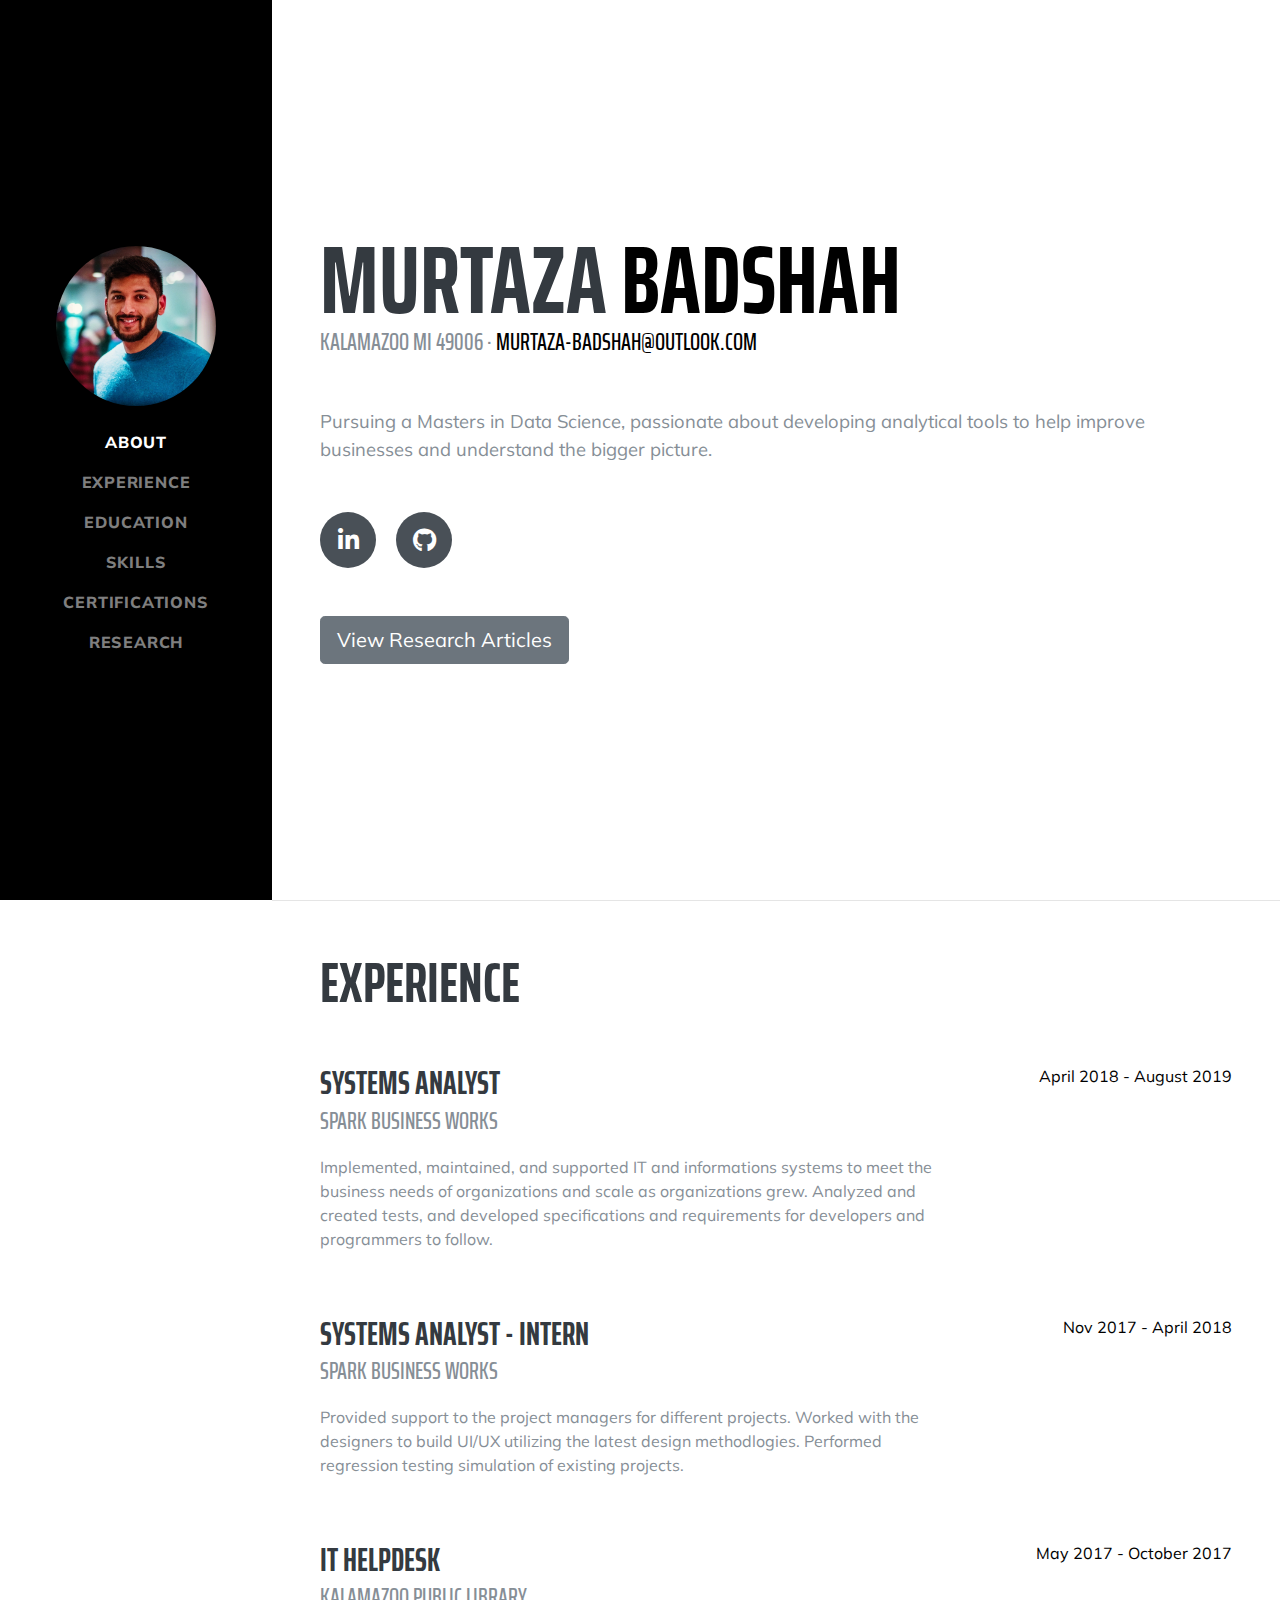
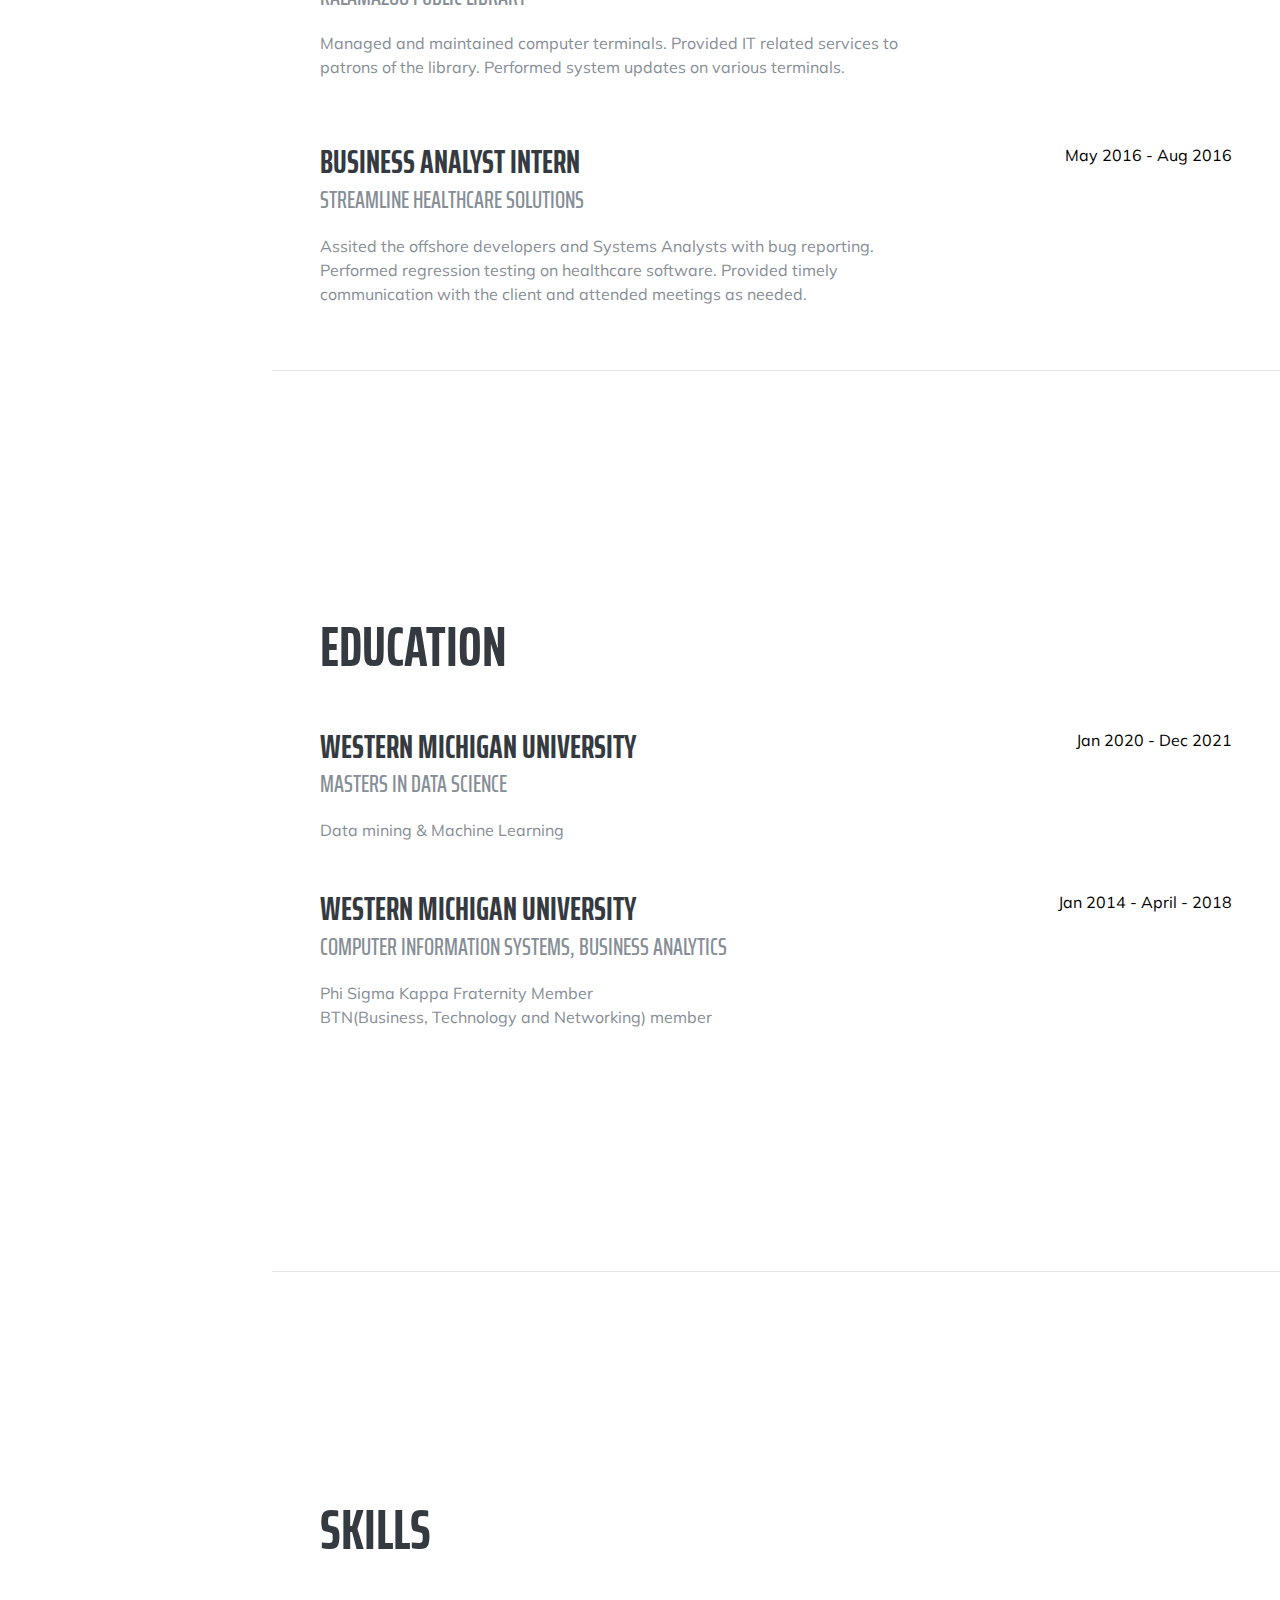
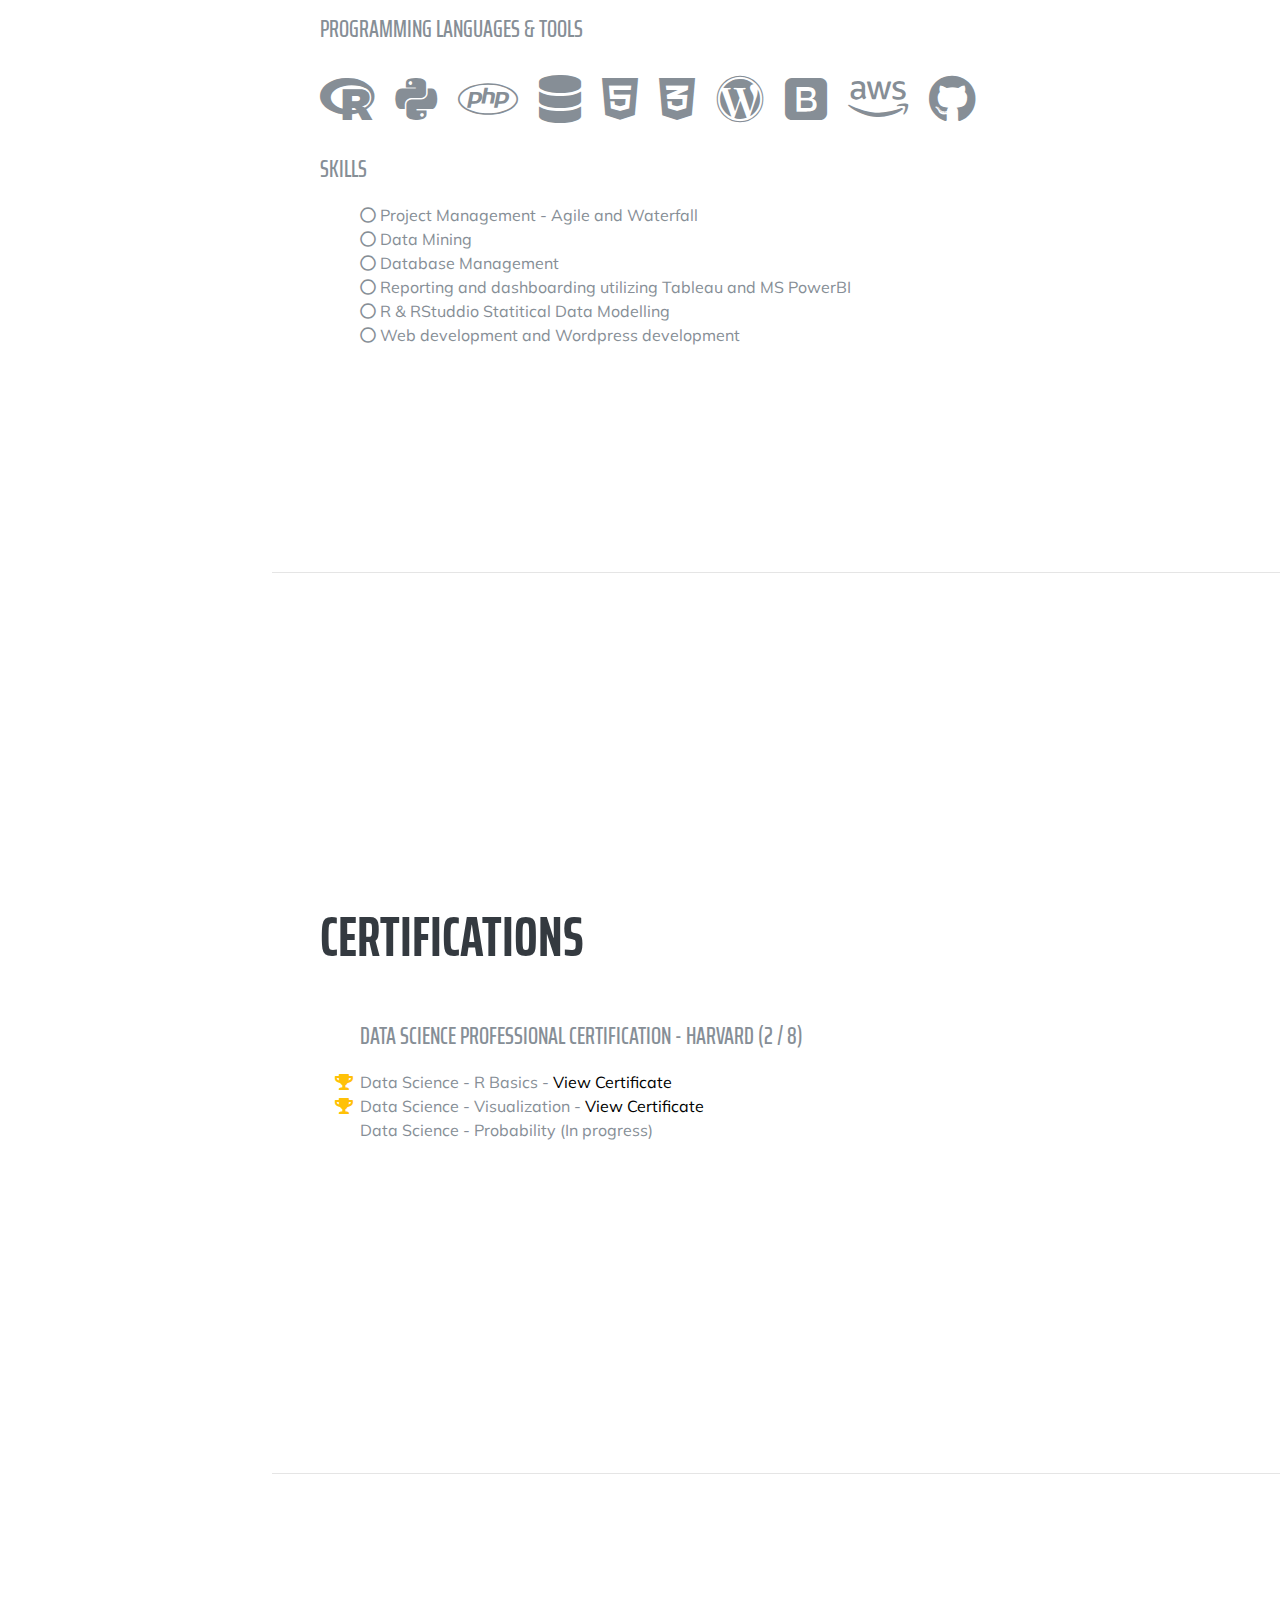
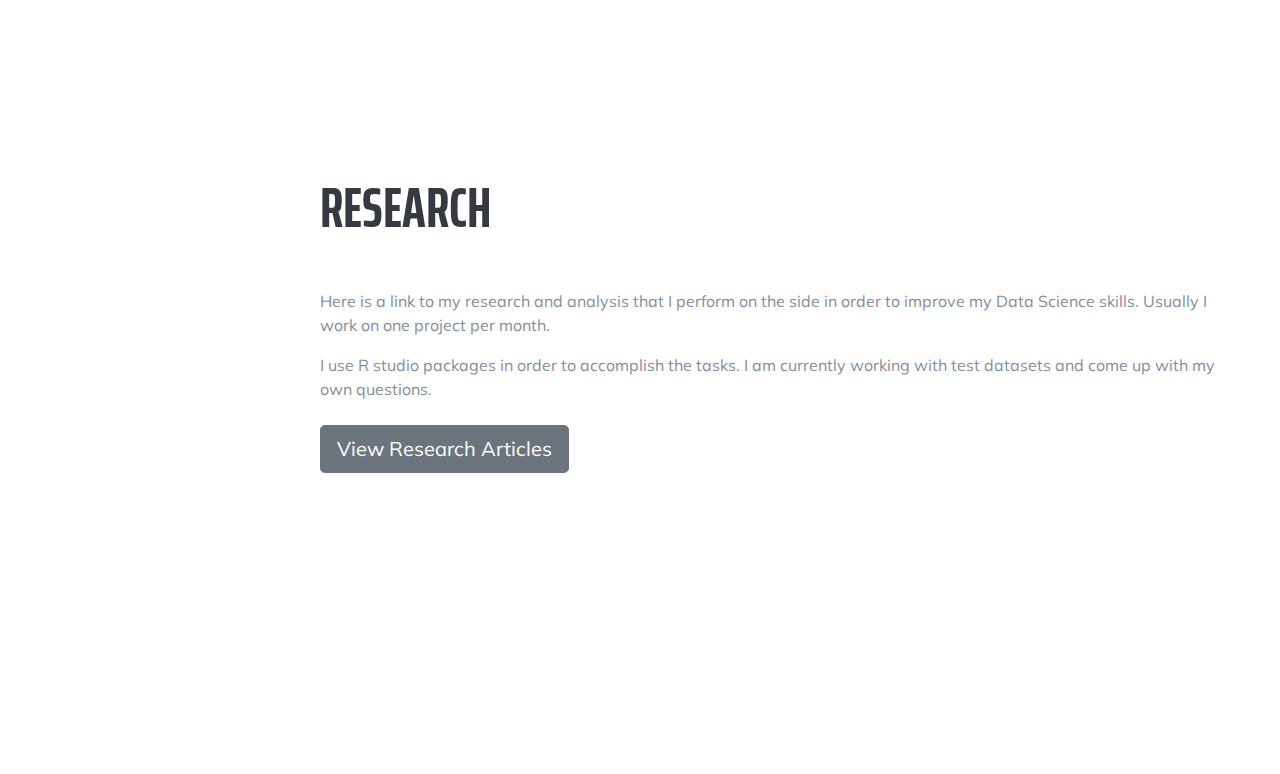
==== index.html @ 54cbf8fa "text update" ====
<!DOCTYPE html>
<html lang="en">

<head>

  <meta charset="utf-8">
  <meta name="viewport" content="width=device-width, initial-scale=1, shrink-to-fit=no">
  <meta name="description" content="">
  <meta name="author" content="">

  <title>Resume and Research portfolio</title>

  <!-- Bootstrap core CSS -->
  <link href="vendor/bootstrap/css/bootstrap.min.css" rel="stylesheet">

  <!-- Custom fonts for this template -->
  <link href="https://fonts.googleapis.com/css?family=Saira+Extra+Condensed:500,700" rel="stylesheet">
  <link href="https://fonts.googleapis.com/css?family=Muli:400,400i,800,800i" rel="stylesheet">
  <link href="vendor/fontawesome-free/css/all.min.css" rel="stylesheet">

  <!-- Custom styles for this template -->
  <link href="css/resume.min.css" rel="stylesheet">

</head>

<body id="page-top">

  <nav class="navbar navbar-expand-lg navbar-dark bg-primary fixed-top" id="sideNav">
    <a class="navbar-brand js-scroll-trigger" href="#page-top">
      <span class="d-block d-lg-none">Murtaza Badshah</span>
      <span class="d-none d-lg-block">
        <img class="img-fluid img-profile rounded-circle mx-auto mb-2" src="img/profile.jpg" alt="">
      </span>
    </a>
    <button class="navbar-toggler" type="button" data-toggle="collapse" data-target="#navbarSupportedContent" aria-controls="navbarSupportedContent" aria-expanded="false" aria-label="Toggle navigation">
      <span class="navbar-toggler-icon"></span>
    </button>
    <div class="collapse navbar-collapse" id="navbarSupportedContent">
      <ul class="navbar-nav">
        <li class="nav-item">
          <a class="nav-link js-scroll-trigger" href="#about">About</a>
        </li>
        <li class="nav-item">
          <a class="nav-link js-scroll-trigger" href="#experience">Experience</a>
        </li>
        <li class="nav-item">
          <a class="nav-link js-scroll-trigger" href="#education">Education</a>
        </li>
        <li class="nav-item">
          <a class="nav-link js-scroll-trigger" href="#skills">Skills</a>
        </li>
        <li class="nav-item">
          <a class="nav-link js-scroll-trigger" href="#Certifications">Certifications</a>
        </li>
        <li class="nav-item">
          <a class="nav-link js-scroll-trigger" href="#Research">Research</a>
        </li>
      </ul>
    </div>
  </nav>

  <div class="container-fluid p-0">

    <section class="resume-section p-3 p-lg-5 d-flex align-items-center" id="about">
      <div class="w-100">
        <h1 class="mb-0">Murtaza
          <span class="text-primary">Badshah</span>
        </h1>
        <div class="subheading mb-5"> Kalamazoo Mi 49006 ·
          <a href="mailto:murtaza-badshah@outlook.com">murtaza-badshah@outlook.com</a>
        </div>
        <p class="lead mb-5">Pursuing a Masters in Data Science, passionate about developing analytical tools to help improve businesses and understand the bigger picture.</p>
        <div class="social-icons">
          <a href="https://www.linkedin.com/in/murtaza-badshah/">
            <i class="fab fa-linkedin-in"></i>
          </a>
          <a href="https://github.com/MurtazaBadshah121">
            <i class="fab fa-github"></i>
          </a>
        </div>
         <br>
          <br>
          <div><a href="MurtazaBadshah121.github.io/research/index.html" type="button" class="btn btn-secondary btn-lg">View Research Articles</a></div>
      </div>
    </section>

    <hr class="m-0">

    <section class="resume-section p-3 p-lg-5 d-flex justify-content-center" id="experience">
      <div class="w-100">
        <h2 class="mb-5">Experience</h2>

        <div class="resume-item d-flex flex-column flex-md-row justify-content-between mb-5">
          <div class="resume-content">
            <h3 class="mb-0">Systems Analyst</h3>
            <div class="subheading mb-3">SPARK Business Works</div>
            <p>Implemented, maintained, and supported IT and informations systems to meet the business needs of organizations and scale as organizations grew. Analyzed and created tests, and developed specifications and requirements for developers and programmers to follow.</p>
          </div>
          <div class="resume-date text-md-right">
            <span class="text-primary">April 2018 - August 2019</span>
          </div>
        </div>

        <div class="resume-item d-flex flex-column flex-md-row justify-content-between mb-5">
          <div class="resume-content">
            <h3 class="mb-0">Systems Analyst - Intern</h3>
            <div class="subheading mb-3">SPARK Business Works</div>
            <p>Provided support to the project managers for different projects. Worked with the designers to build UI/UX utilizing the latest design methodlogies. Performed regression testing simulation of existing projects.</p>
          </div>
          <div class="resume-date text-md-right">
            <span class="text-primary">Nov 2017 - April 2018</span>
          </div>
        </div>

        <div class="resume-item d-flex flex-column flex-md-row justify-content-between mb-5">
          <div class="resume-content">
            <h3 class="mb-0">IT Helpdesk</h3>
            <div class="subheading mb-3">Kalamazoo Public Library</div>
            <p>Managed and maintained computer terminals. Provided IT related services to patrons of the library. Performed system updates on various terminals.</p>
          </div>
          <div class="resume-date text-md-right">
            <span class="text-primary">May 2017 - October 2017</span>
          </div>
        </div>

        <div class="resume-item d-flex flex-column flex-md-row justify-content-between">
          <div class="resume-content">
            <h3 class="mb-0">Business Analyst Intern</h3>
            <div class="subheading mb-3">Streamline Healthcare Solutions</div>
            <p>Assited the offshore developers and Systems Analysts with bug reporting. Performed regression testing on healthcare software. Provided timely communication with the client and attended meetings as needed.</p>
          </div>
          <div class="resume-date text-md-right">
            <span class="text-primary">May 2016 - Aug 2016</span>
          </div>
        </div>

      </div>

    </section>

    <hr class="m-0">

    <section class="resume-section p-3 p-lg-5 d-flex align-items-center" id="education">
      <div class="w-100">
        <h2 class="mb-5">Education</h2>

        <div class="resume-item d-flex flex-column flex-md-row justify-content-between mb-5">
          <div class="resume-content">
            <h3 class="mb-0">Western Michigan University</h3>
            <div class="subheading mb-3">Masters in Data Science</div>
            <div>Data mining & Machine Learning</div>
          </div>
          <div class="resume-date text-md-right">
            <span class="text-primary">Jan 2020 - Dec 2021</span>
          </div>
        </div>

        <div class="resume-item d-flex flex-column flex-md-row justify-content-between">
          <div class="resume-content">
            <h3 class="mb-0">Western Michigan University</h3>
            <div class="subheading mb-3">Computer Information Systems, Business Analytics</div>
              <div>Phi Sigma Kappa Fraternity Member</div>
              <div>BTN(Business, Technology and Networking) member</div>
          </div>
          <div class="resume-date text-md-right">
            <span class="text-primary">Jan 2014 - April - 2018</span>
          </div>
        </div>

      </div>
    </section>

    <hr class="m-0">

    <section class="resume-section p-3 p-lg-5 d-flex align-items-center" id="skills">
      <div class="w-100">
        <h2 class="mb-5">Skills</h2>

        <div class="subheading mb-3">Programming Languages &amp; Tools</div>
        <ul class="list-inline dev-icons">
          <li class="list-inline-item">
            <i class="fab fa-r-project"></i>
          </li>
          <li class="list-inline-item">
            <i class="fab fa-python"></i>
          </li>
          <li class="list-inline-item">
            <i class="fab fa-php"></i>
          </li>
          <li class="list-inline-item">
            <i class="fas fa-database"></i>
          </li>
          <li class="list-inline-item">
            <i class="fab fa-html5"></i>
          </li>
          <li class="list-inline-item">
            <i class="fab fa-css3-alt"></i>
          </li>
          <li class="list-inline-item">
            <i class="fab fa-wordpress"></i>
          </li>
          <li class="list-inline-item">
            <i class="fab fa-bootstrap"></i>
          </li>
          <li class="list-inline-item">
            <i class="fab fa-aws"></i>
          </li>
            <li class="list-inline-item">
            <i class="fab fa-github"></i>
          </li>
        </ul>
        <div class="subheading mb-3">Skills</div>
        <ul class="fa-ul mb-0">
          <li>
            <i class="far fa-circle"></i> Project Management - Agile and Waterfall </li>
          <li>
            <i class="far fa-circle"></i> Data Mining</li>
          <li>
            <i class="far fa-circle"></i> Database Management</li>
          <li>
            <i class="far fa-circle"></i> Reporting and dashboarding utilizing Tableau and MS PowerBI</li>
          <li>
            <i class="far fa-circle"></i> R &amp; RStuddio Statitical Data Modelling</li>
          <li>
            <i class="far fa-circle"></i> Web development and Wordpress development</li>
        </ul>
      </div>
    </section>

    <hr class="m-0">

    <section class="resume-section p-3 p-lg-5 d-flex align-items-center" id="Certifications">
      <div class="w-100">
        <h2 class="mb-5">Certifications</h2>
        <ul class="fa-ul mb-0">
          <div class="subheading mb-3">Data Science Professional Certification - Harvard (2 / 8)</div>
            <li>
            <i class="fa-li fa fa-trophy text-warning"></i>
            Data Science - R Basics - <a href="https://courses.edx.org/certificates/36176c70546a480eb384af1cd56e770f" class="stretched-link">View Certificate</a></li>
          <li>
            <i class="fa-li fa fa-trophy text-warning"></i>
            Data Science - Visualization - <a href="https://courses.edx.org/certificates/13abd461754d49c298f6c9675faac891" class="stretched-link">View Certificate</a></li>
          <li>
            Data Science - Probability (In progress) </li>
        </ul>
      </div>
    </section>

      <hr class="m-0">

    <section class="resume-section p-3 p-lg-5 d-flex align-items-center" id="Research">
      <div class="w-100">
        <h2 class="mb-5">Research</h2>
        <p>Here is a link to my research and analysis that I perform on the side in order to improve my Data Science skills. Usually I work on one project per month.</p>
        <p class="mb-0">I use R studio packages in order to accomplish the tasks. I am currently working with test datasets and come up with my own questions.</p>
      <br/>
          <div><a href="MurtazaBadshah121.github.io/research/index.html" type="button" class="btn btn-secondary btn-lg">View Research Articles</a></div>
        </div>
    </section>
      
  </div>

  <!-- Bootstrap core JavaScript -->
  <script src="vendor/jquery/jquery.min.js"></script>
  <script src="vendor/bootstrap/js/bootstrap.bundle.min.js"></script>

  <!-- Plugin JavaScript -->
  <script src="vendor/jquery-easing/jquery.easing.min.js"></script>

  <!-- Custom scripts for this template -->
  <script src="js/resume.min.js"></script>

</body>

</html>
---- css/resume.min.css ----
/*!
 * Start Bootstrap - Resume v5.0.8 (https://startbootstrap.com/template-overviews/resume)
 * Copyright 2013-2019 Start Bootstrap
 * Licensed under MIT (https://github.com/BlackrockDigital/startbootstrap-resume/blob/master/LICENSE)
 */body{font-family:Muli,-apple-system,BlinkMacSystemFont,'Segoe UI',Roboto,'Helvetica Neue',Arial,sans-serif,'Apple Color Emoji','Segoe UI Emoji','Segoe UI Symbol','Noto Color Emoji';padding-top:54px;color:#868e96}@media (min-width:992px){body{padding-top:0;padding-left:17rem}}h1,h2,h3,h4,h5,h6{font-family:'Saira Extra Condensed',-apple-system,BlinkMacSystemFont,'Segoe UI',Roboto,'Helvetica Neue',Arial,sans-serif,'Apple Color Emoji','Segoe UI Emoji','Segoe UI Symbol','Noto Color Emoji';font-weight:700;text-transform:uppercase;color:#343a40}h1{font-size:6rem;line-height:5.5rem}h2{font-size:3.5rem}h3{font-size:2rem}p.lead{font-size:1.15rem;font-weight:400}.subheading{text-transform:uppercase;font-weight:500;font-family:'Saira Extra Condensed',-apple-system,BlinkMacSystemFont,'Segoe UI',Roboto,'Helvetica Neue',Arial,sans-serif,'Apple Color Emoji','Segoe UI Emoji','Segoe UI Symbol','Noto Color Emoji';font-size:1.5rem}.social-icons a{display:inline-block;height:3.5rem;width:3.5rem;background-color:#495057;color:#fff!important;border-radius:100%;text-align:center;font-size:1.5rem;line-height:3.5rem;margin-right:1rem}.social-icons a:last-child{margin-right:0}.social-icons a:hover{background-color:#000000}.dev-icons{font-size:3rem}.dev-icons .list-inline-item i:hover{color:#000000}#sideNav .navbar-nav .nav-item .nav-link{font-weight:800;letter-spacing:.05rem;text-transform:uppercase}#sideNav .navbar-toggler:focus{outline-color:#000000}@media (min-width:992px){#sideNav{text-align:center;position:fixed;top:0;left:0;display:flex;flex-direction:column;width:17rem;height:100vh}#sideNav .navbar-brand{display:flex;margin:auto auto 0;padding:.5rem}#sideNav .navbar-brand .img-profile{max-width:10rem;max-height:10rem;}#sideNav .navbar-collapse{display:flex;align-items:flex-start;flex-grow:0;width:100%;margin-bottom:auto}#sideNav .navbar-collapse .navbar-nav{flex-direction:column;width:100%}#sideNav .navbar-collapse .navbar-nav .nav-item{display:block}#sideNav .navbar-collapse .navbar-nav .nav-item .nav-link{display:block}}section.resume-section{padding-top:5rem!important;padding-bottom:5rem!important;max-width:75rem}section.resume-section .resume-item .resume-date{min-width:none}@media (min-width:768px){section.resume-section{min-height:100vh}section.resume-section .resume-item .resume-date{min-width:18rem}}@media (min-width:992px){section.resume-section{padding-top:3rem!important;padding-bottom:3rem!important}}.bg-primary{background-color:#000000!important}.text-primary{color:#000000!important}a{color:#000000}a:active,a:focus,a:hover{color:#824027}
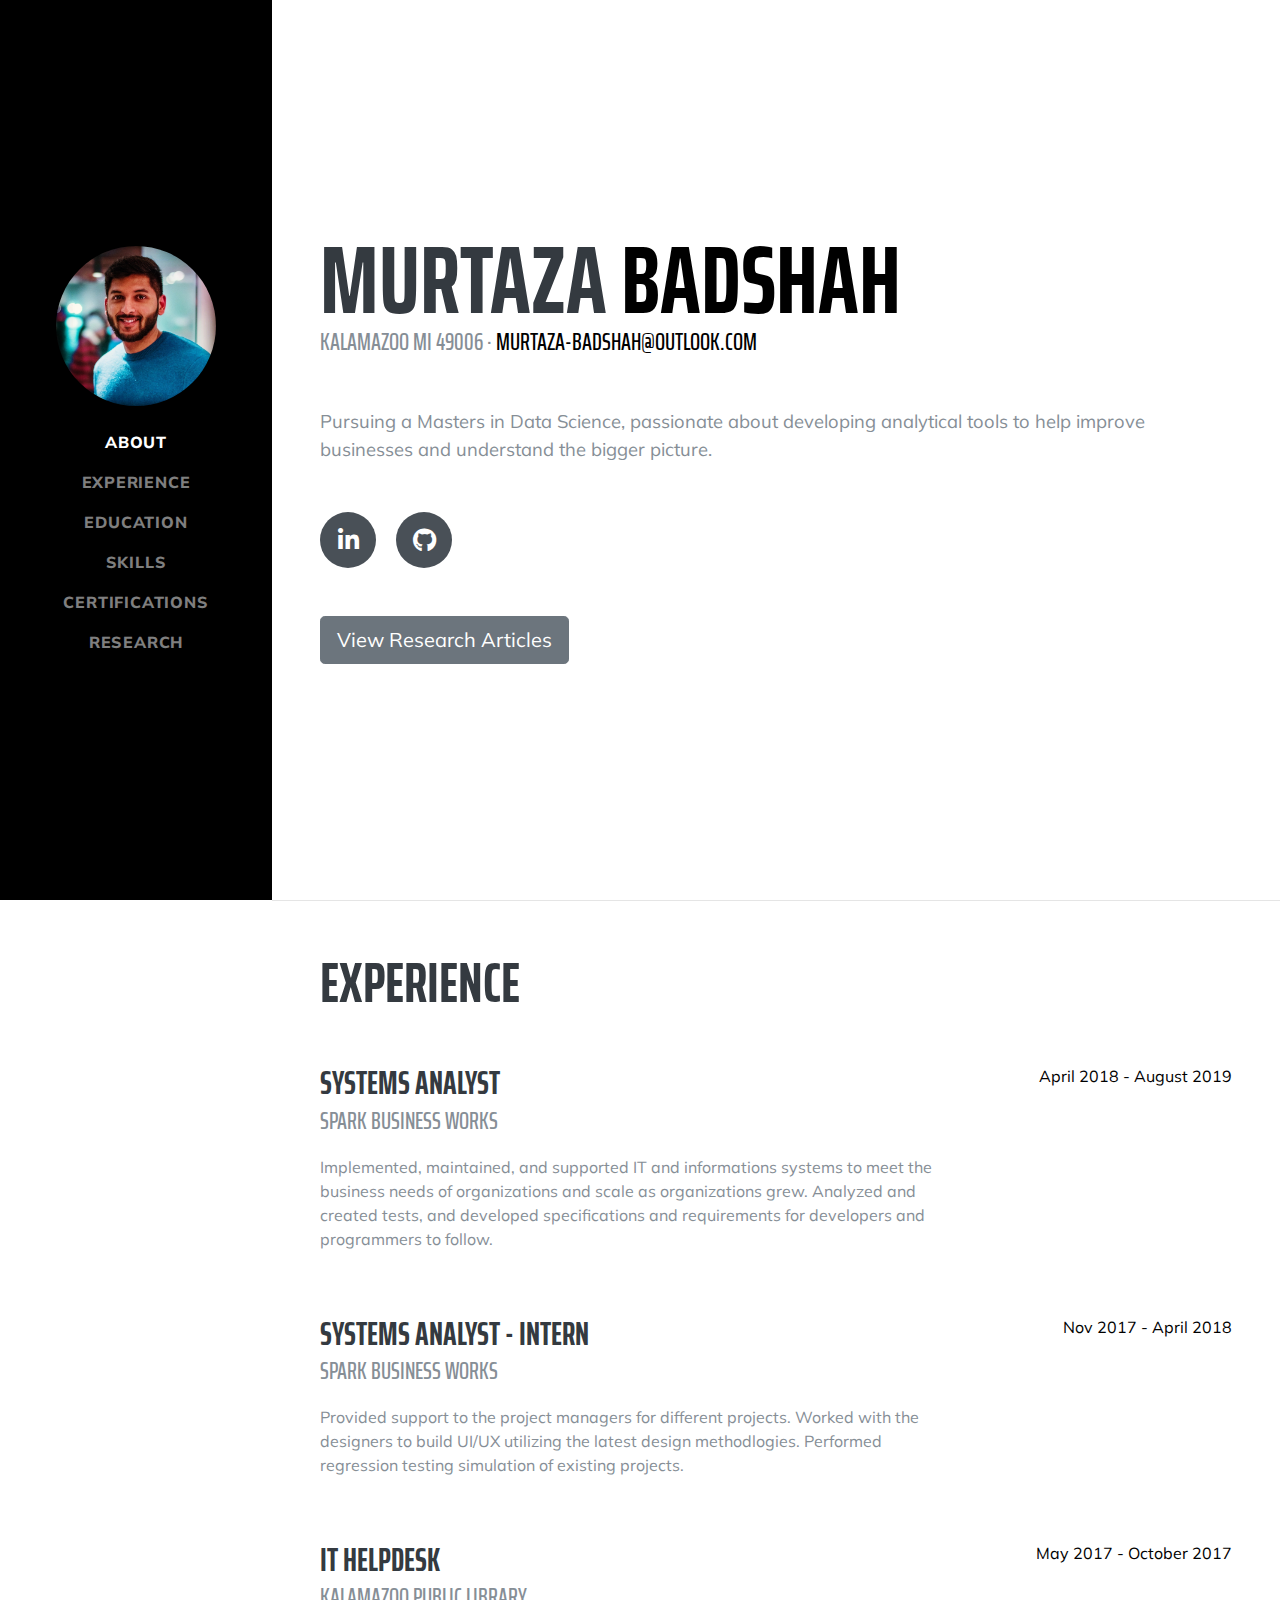
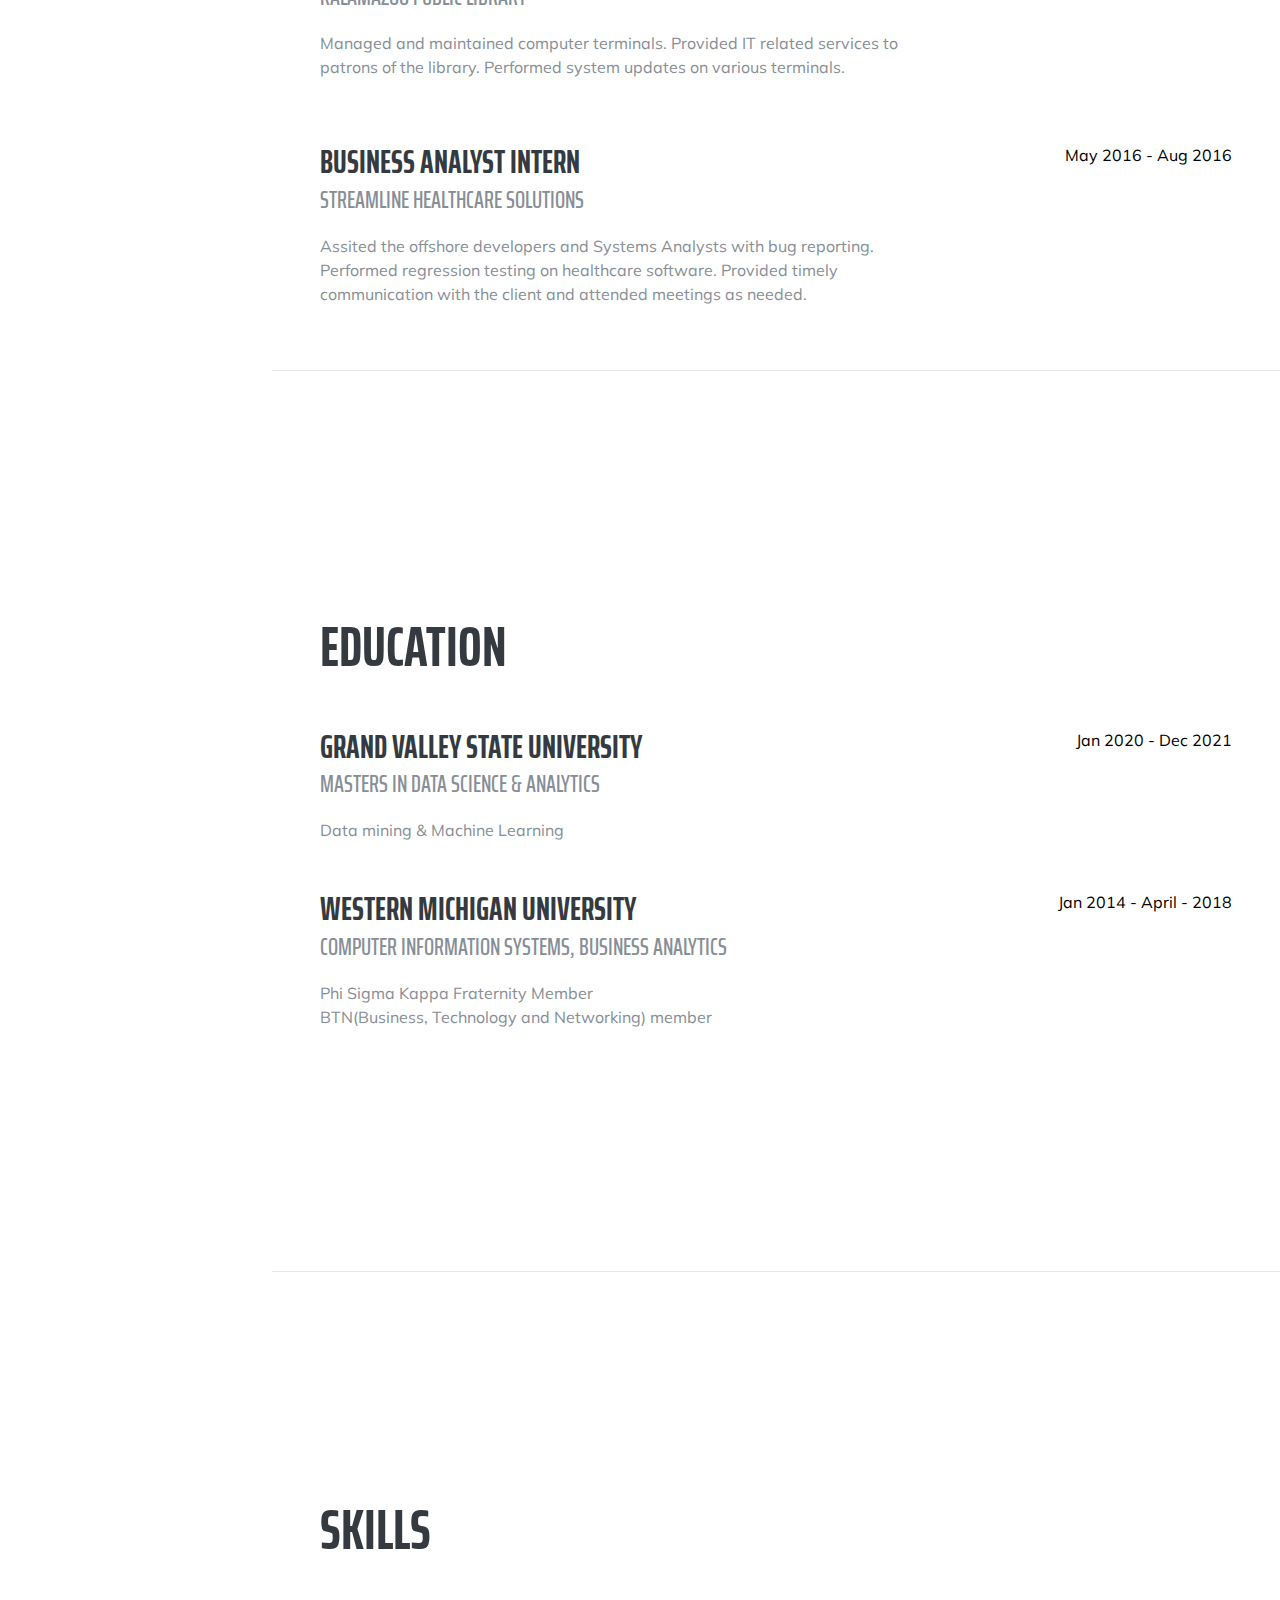
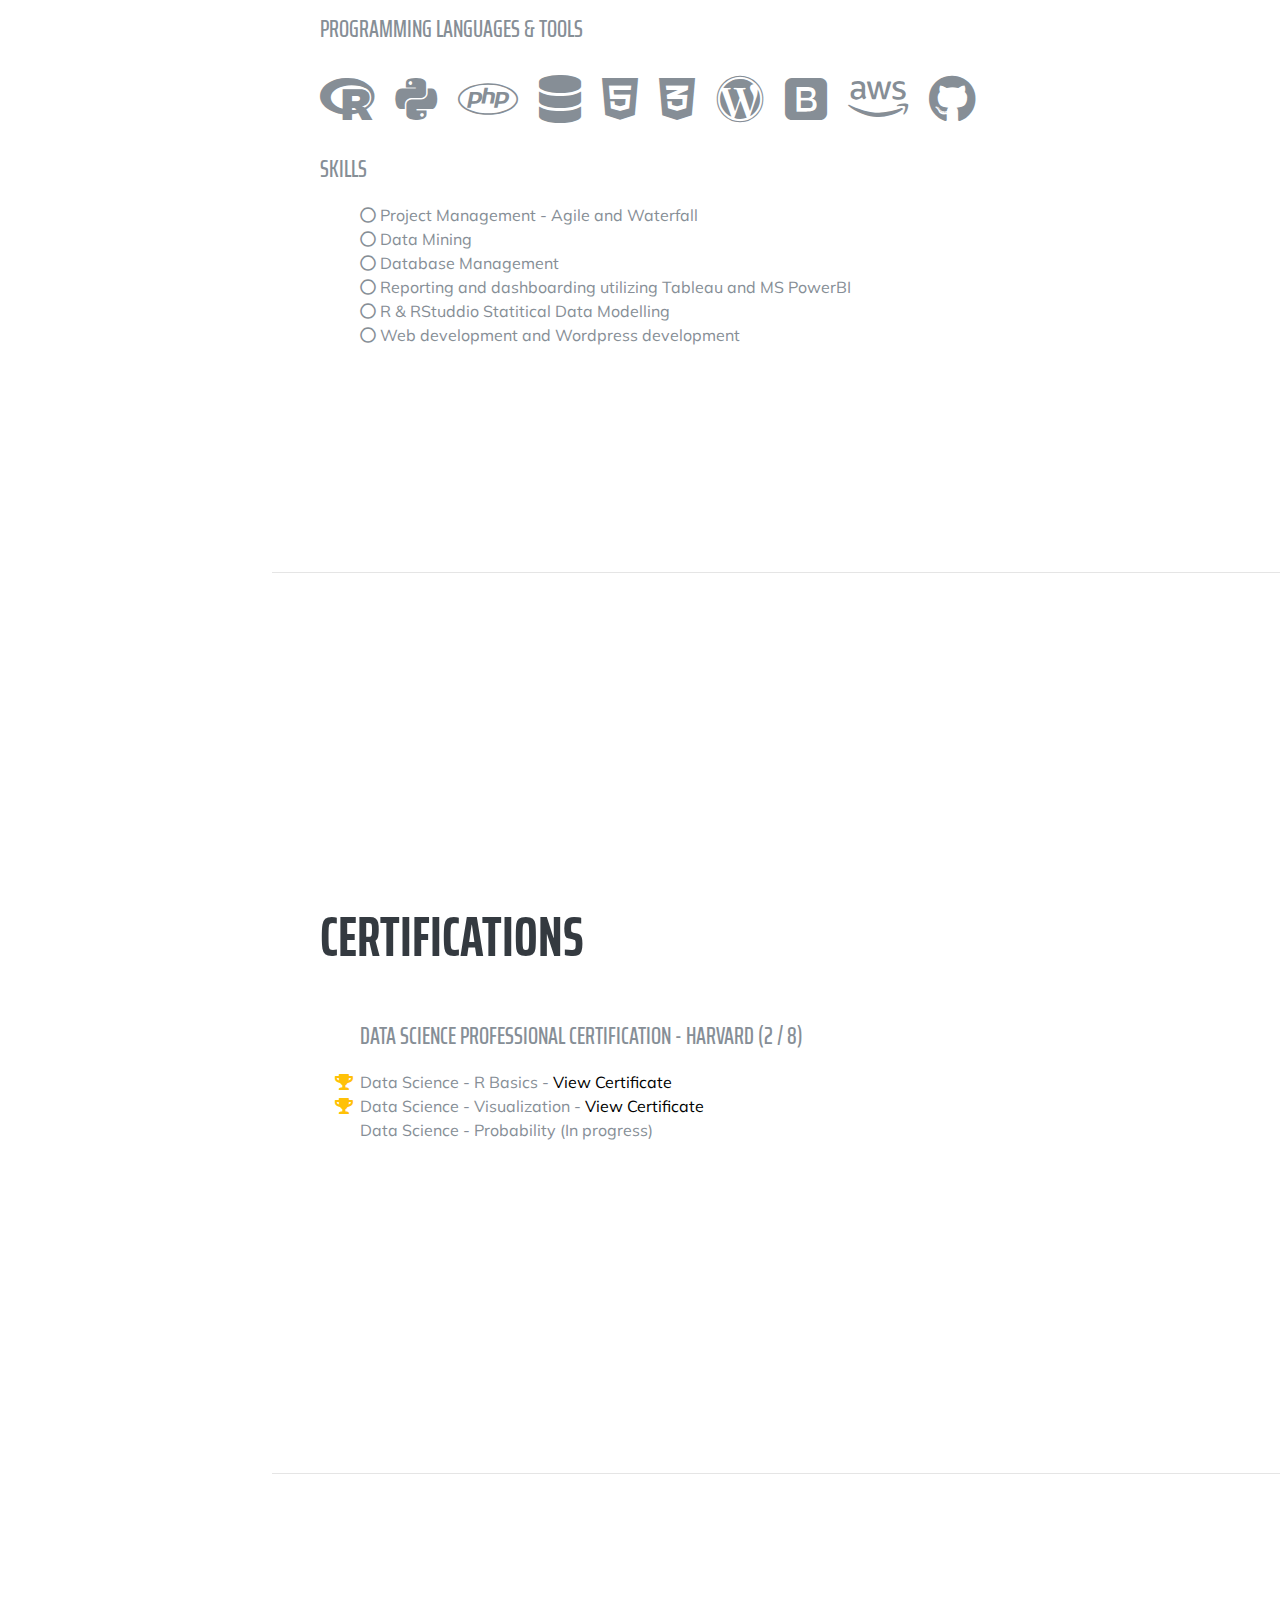
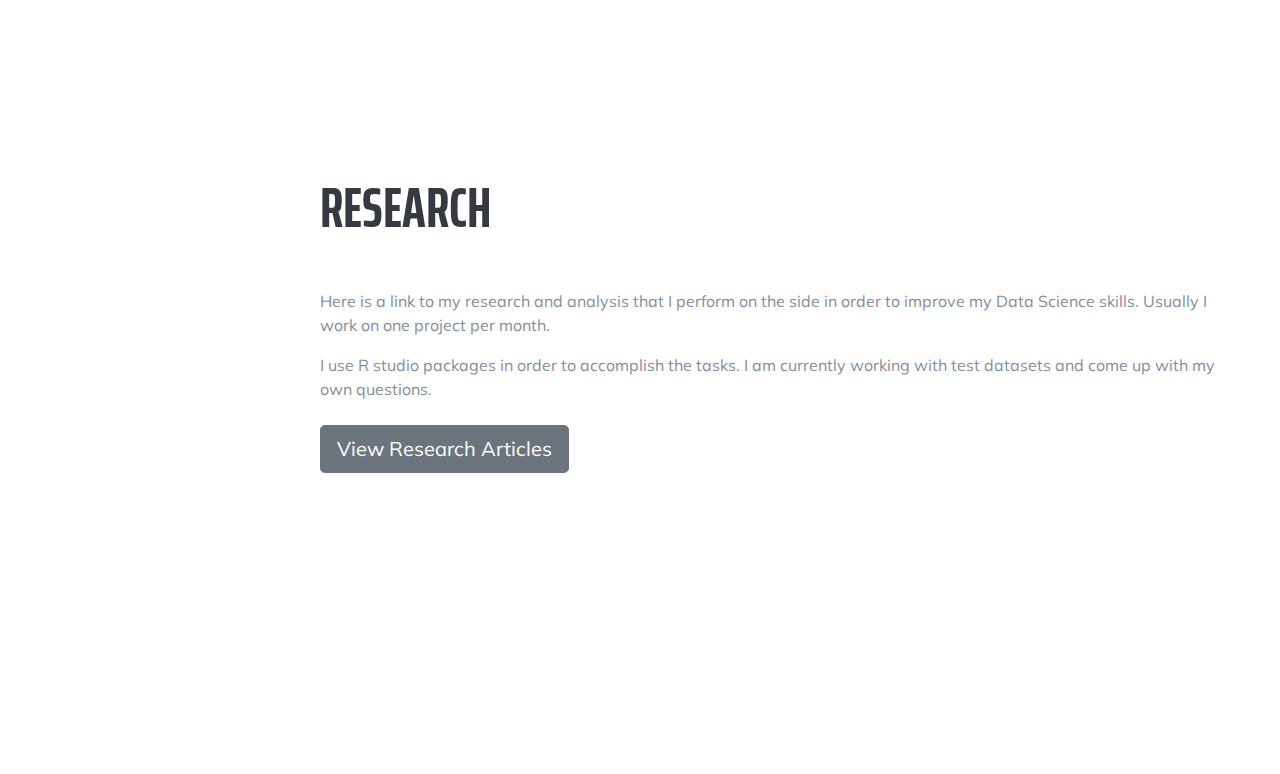
==== commit 81392938: "uni update" ====
--- a/index.html
+++ b/index.html
@@ -80,7 +80,7 @@
         </div>
          <br>
           <br>
-          <div><a href="MurtazaBadshah121.github.io/research/index.html" type="button" class="btn btn-secondary btn-lg">View Research Articles</a></div>
+          <div><a href="/research/index.html" type="button" class="btn btn-secondary btn-lg">View Research Articles</a></div>
       </div>
     </section>
 
@@ -146,8 +146,8 @@
 
         <div class="resume-item d-flex flex-column flex-md-row justify-content-between mb-5">
           <div class="resume-content">
-            <h3 class="mb-0">Western Michigan University</h3>
-            <div class="subheading mb-3">Masters in Data Science</div>
+            <h3 class="mb-0">Grand Valley State University</h3>
+            <div class="subheading mb-3">Masters in Data Science & Analytics</div>
             <div>Data mining & Machine Learning</div>
           </div>
           <div class="resume-date text-md-right">
@@ -254,7 +254,7 @@
         <p>Here is a link to my research and analysis that I perform on the side in order to improve my Data Science skills. Usually I work on one project per month.</p>
         <p class="mb-0">I use R studio packages in order to accomplish the tasks. I am currently working with test datasets and come up with my own questions.</p>
       <br/>
-          <div><a href="MurtazaBadshah121.github.io/research/index.html" type="button" class="btn btn-secondary btn-lg">View Research Articles</a></div>
+          <div><a href="/research/index.html" type="button" class="btn btn-secondary btn-lg">View Research Articles</a></div>
         </div>
     </section>
       
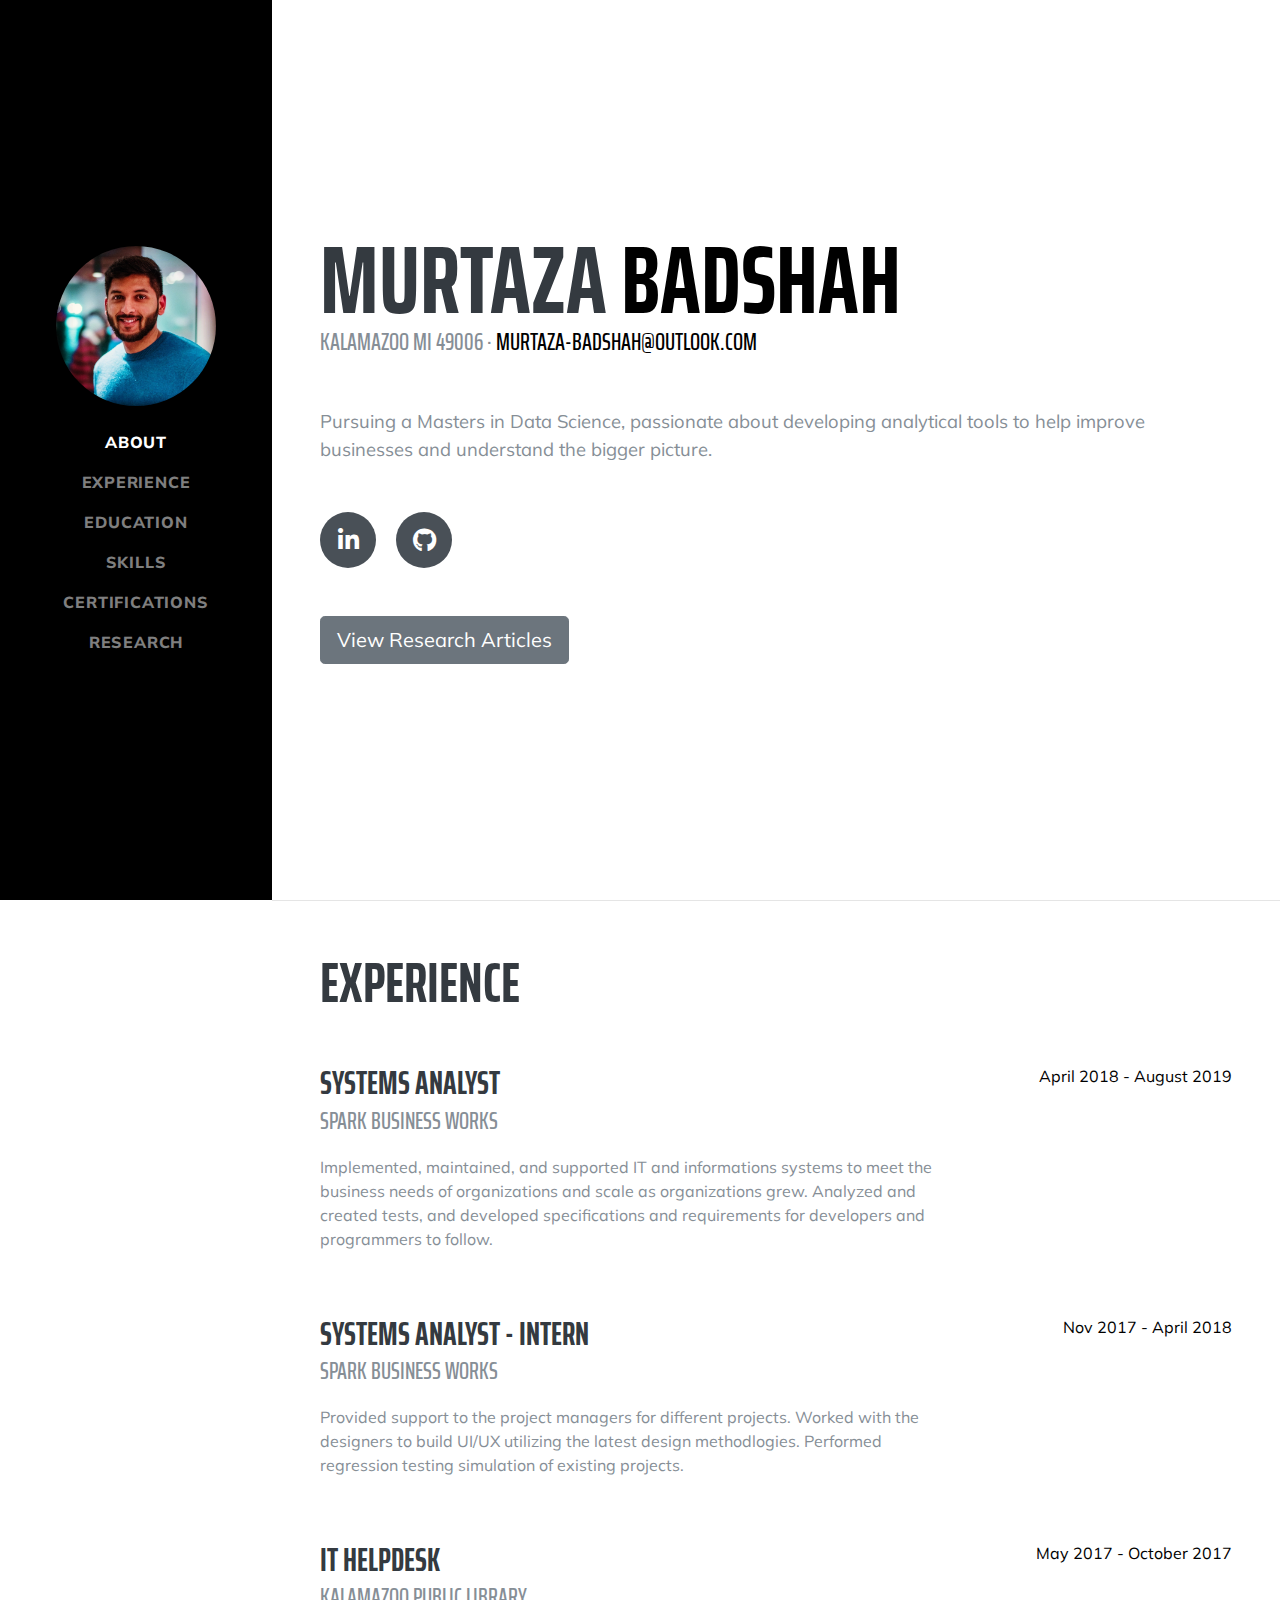
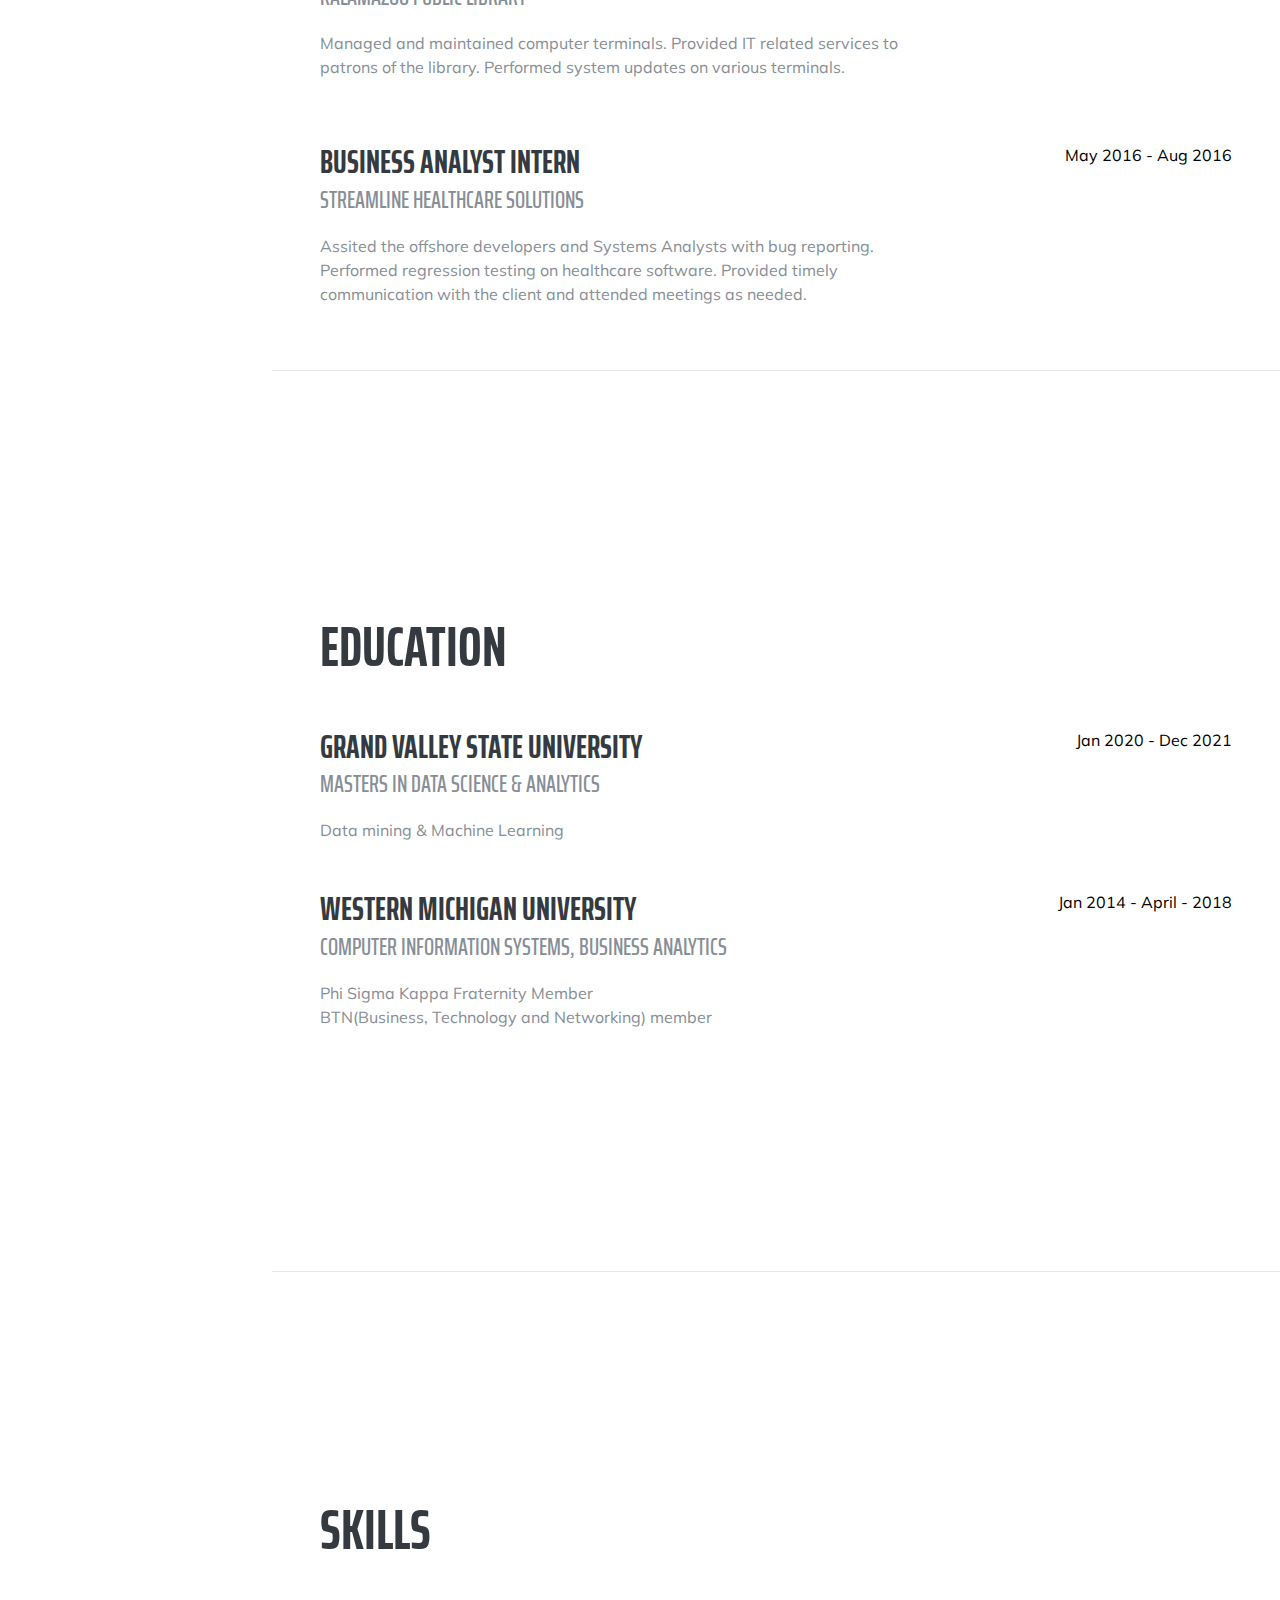
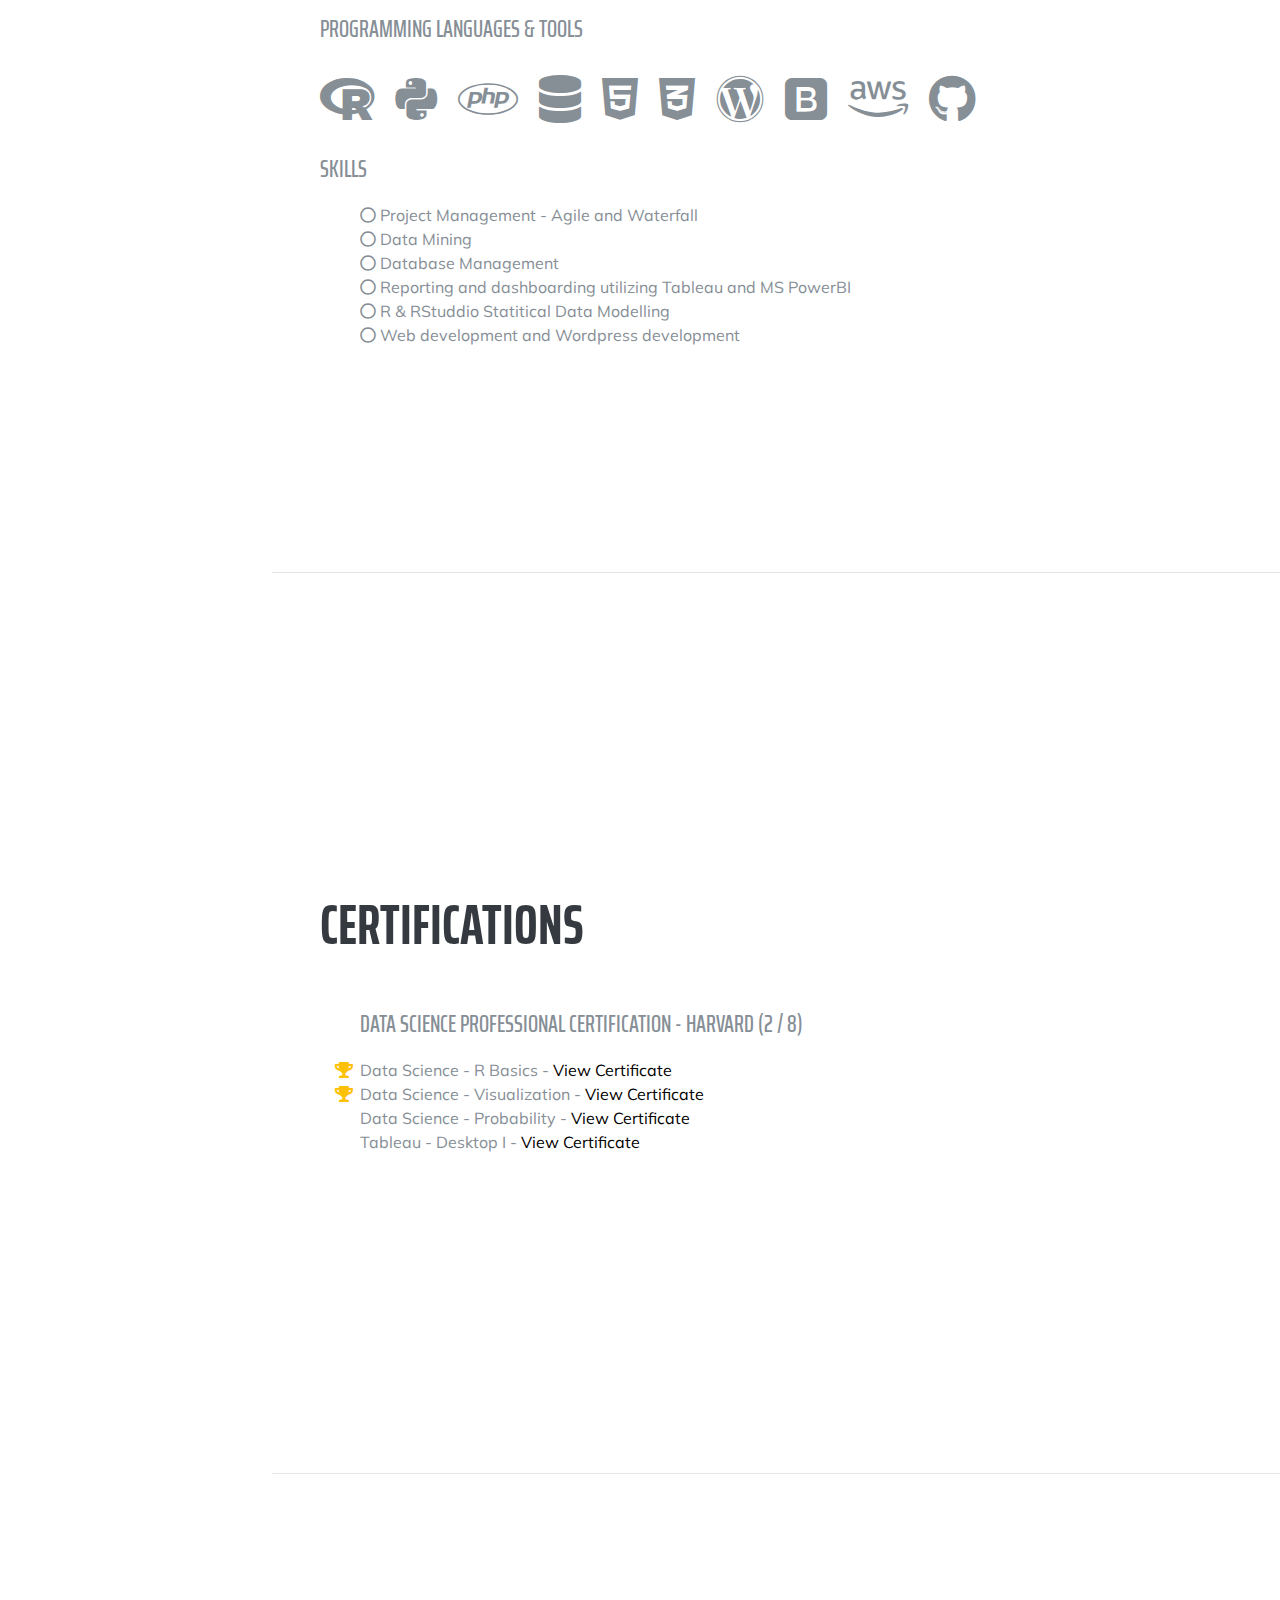
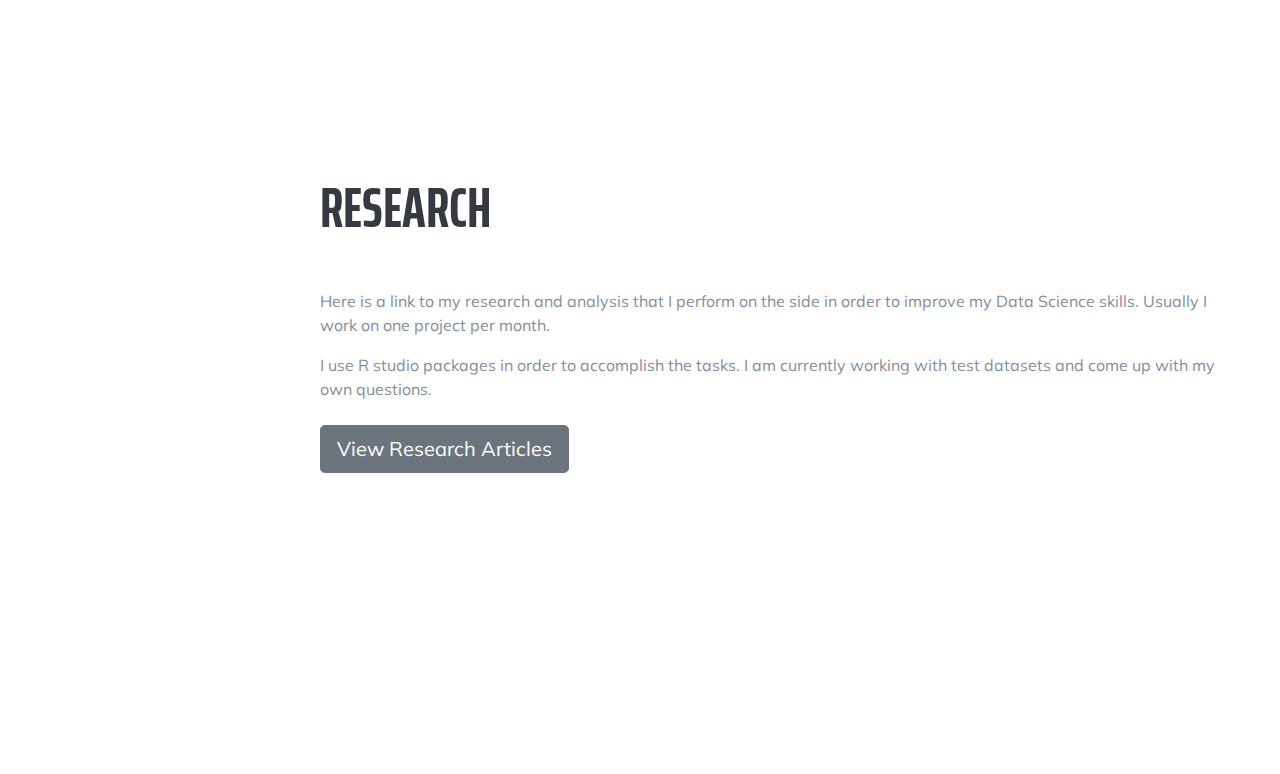
==== commit 0bf294b7: "certificates added" ====
--- a/index.html
+++ b/index.html
@@ -241,7 +241,9 @@
             <i class="fa-li fa fa-trophy text-warning"></i>
             Data Science - Visualization - <a href="https://courses.edx.org/certificates/13abd461754d49c298f6c9675faac891" class="stretched-link">View Certificate</a></li>
           <li>
-            Data Science - Probability (In progress) </li>
+            Data Science - Probability - <a href="https://courses.edx.org/certificates/6f5b75aa8f6f4a0385e3e3c2d1c6d04f" class="stretched-link">View Certificate</a> </li>
+            <li>
+            Tableau - Desktop I - <a href="https://verify.skilljar.com/c/xqq5ad8tkfea" class="stretched-link">View Certificate</a> </li>
         </ul>
       </div>
     </section>
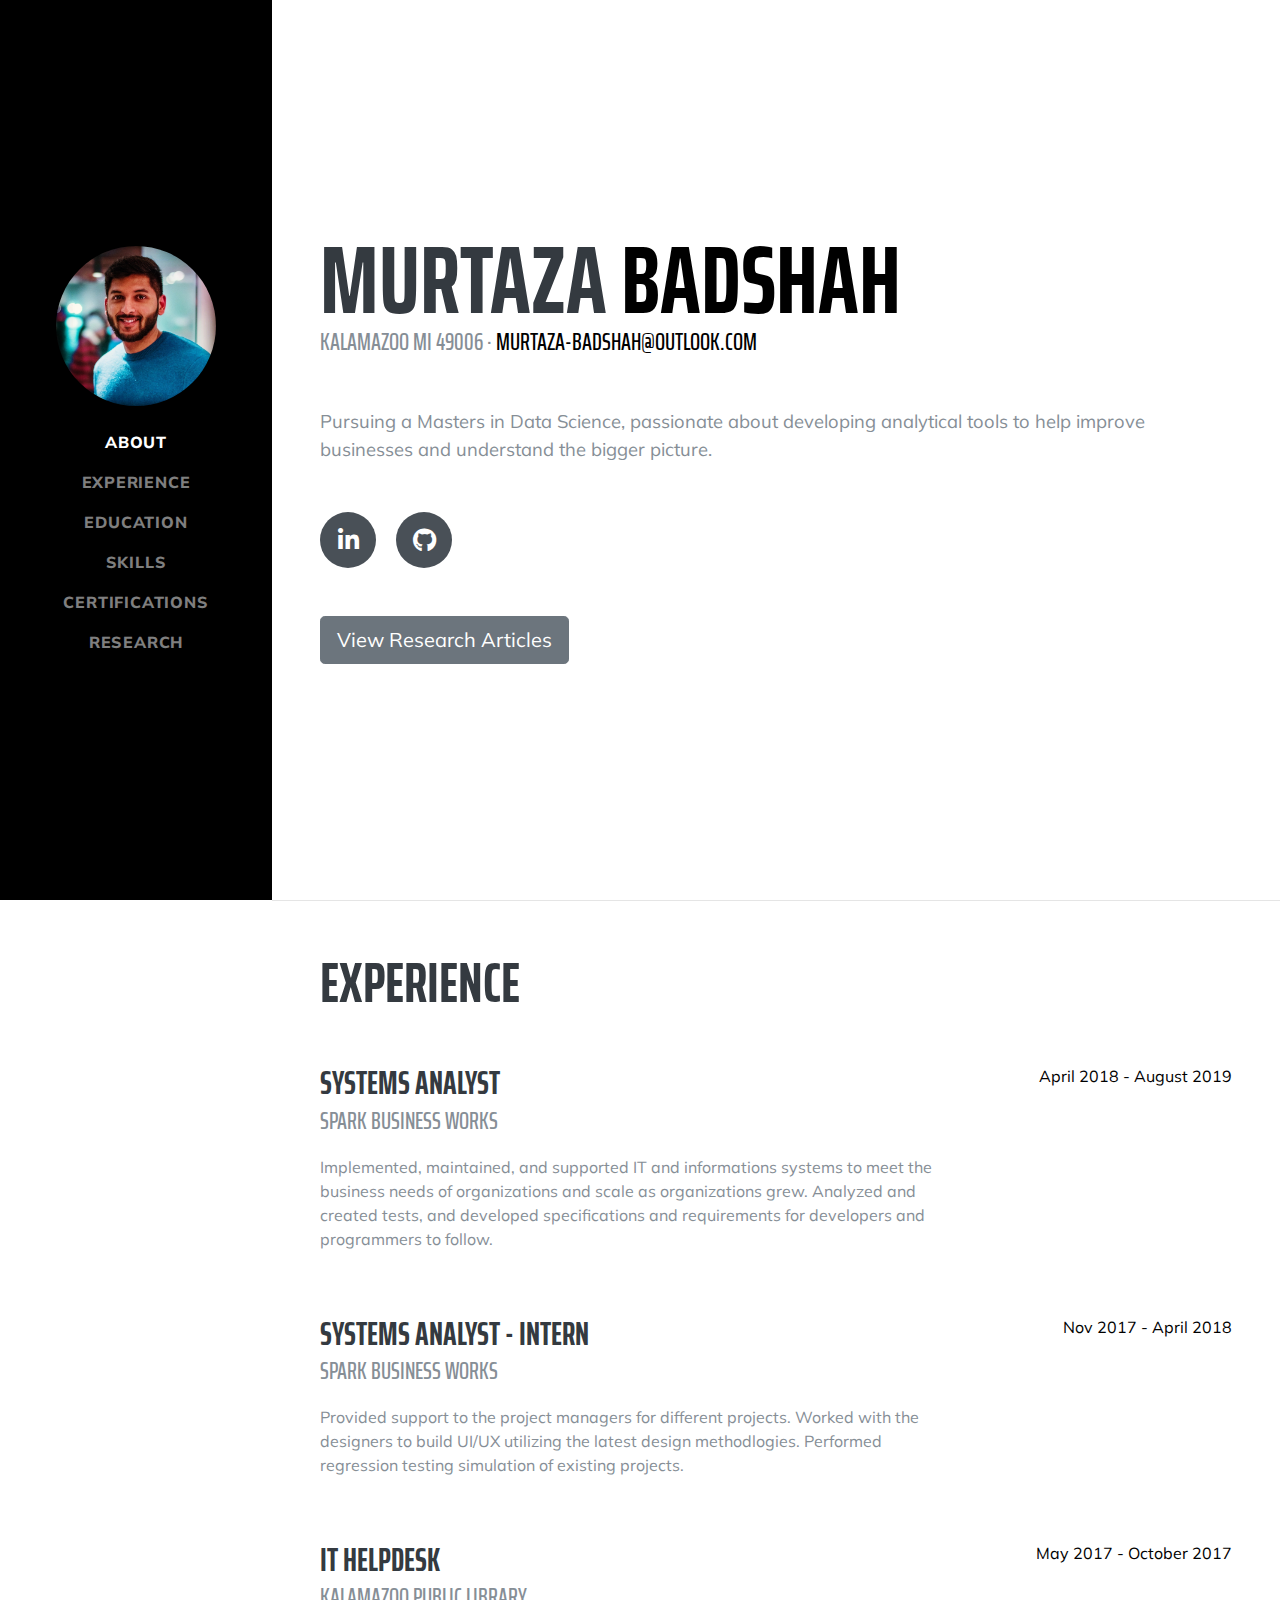
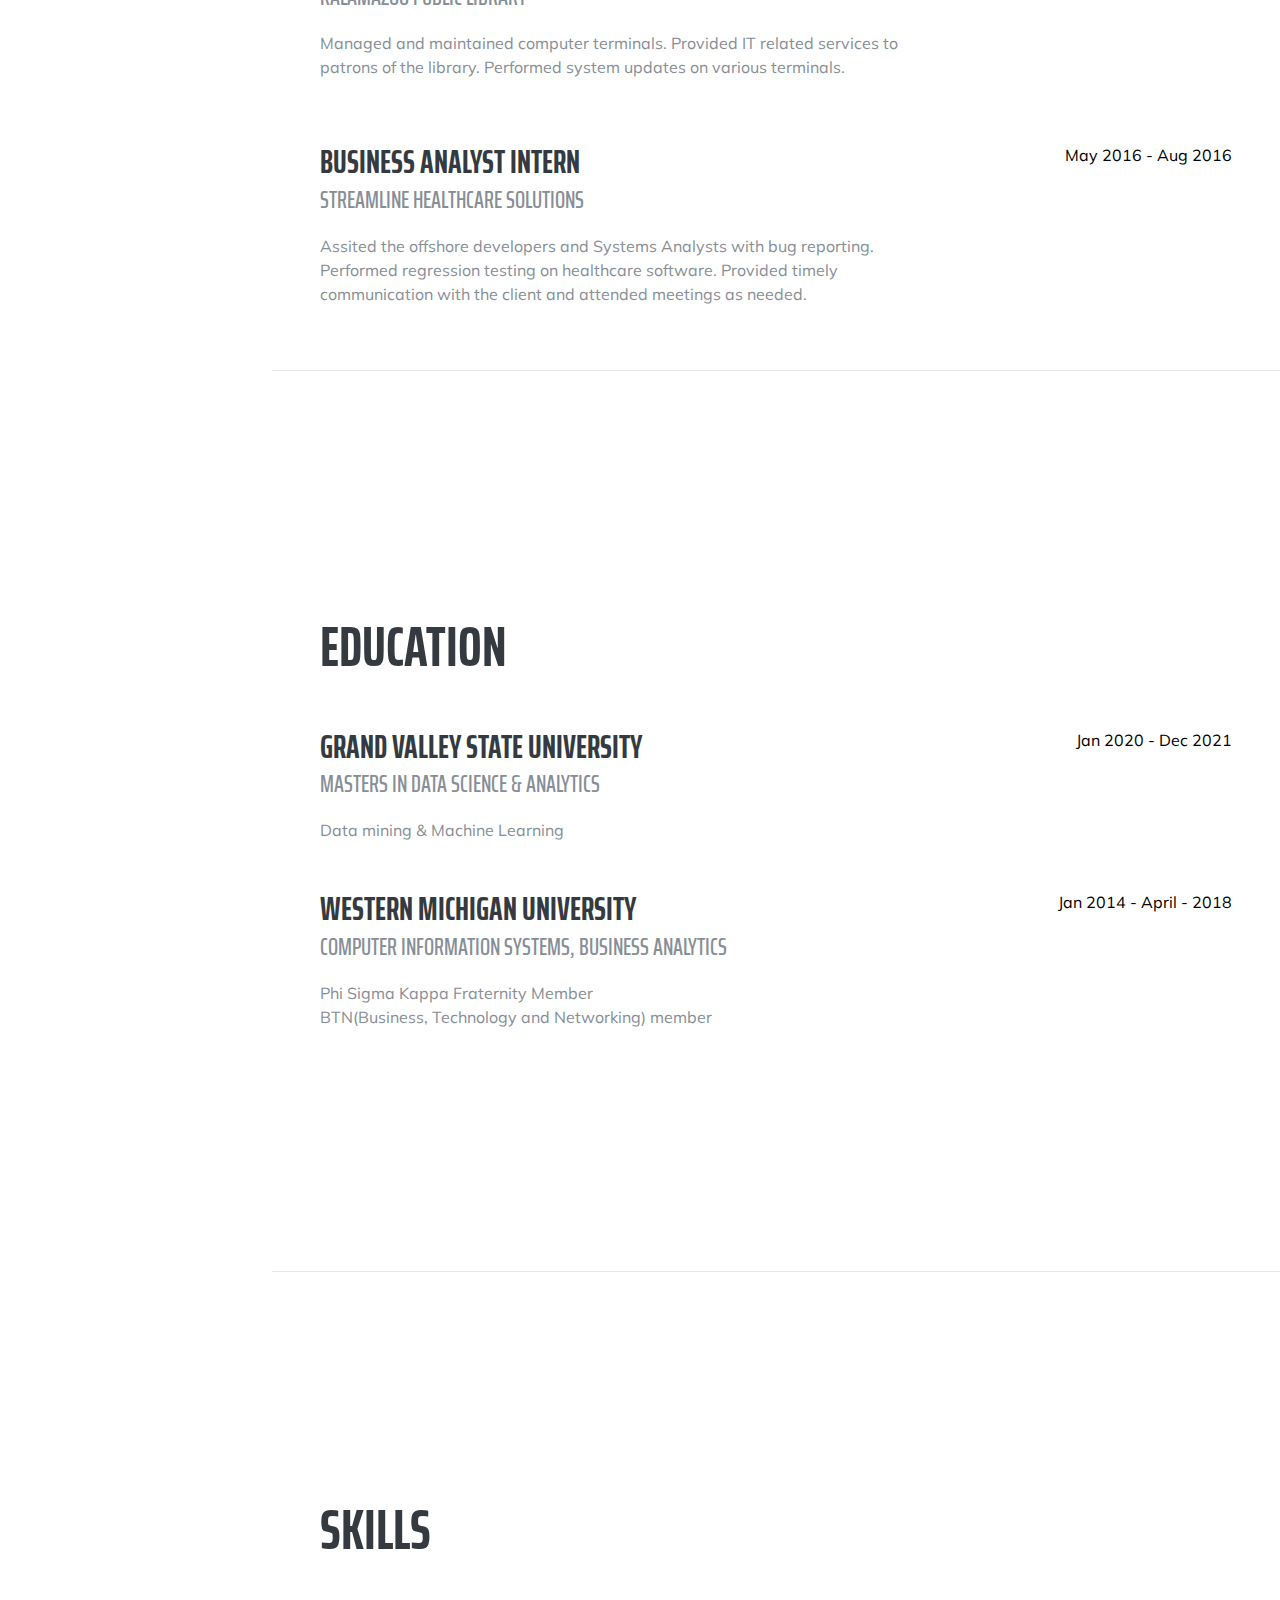
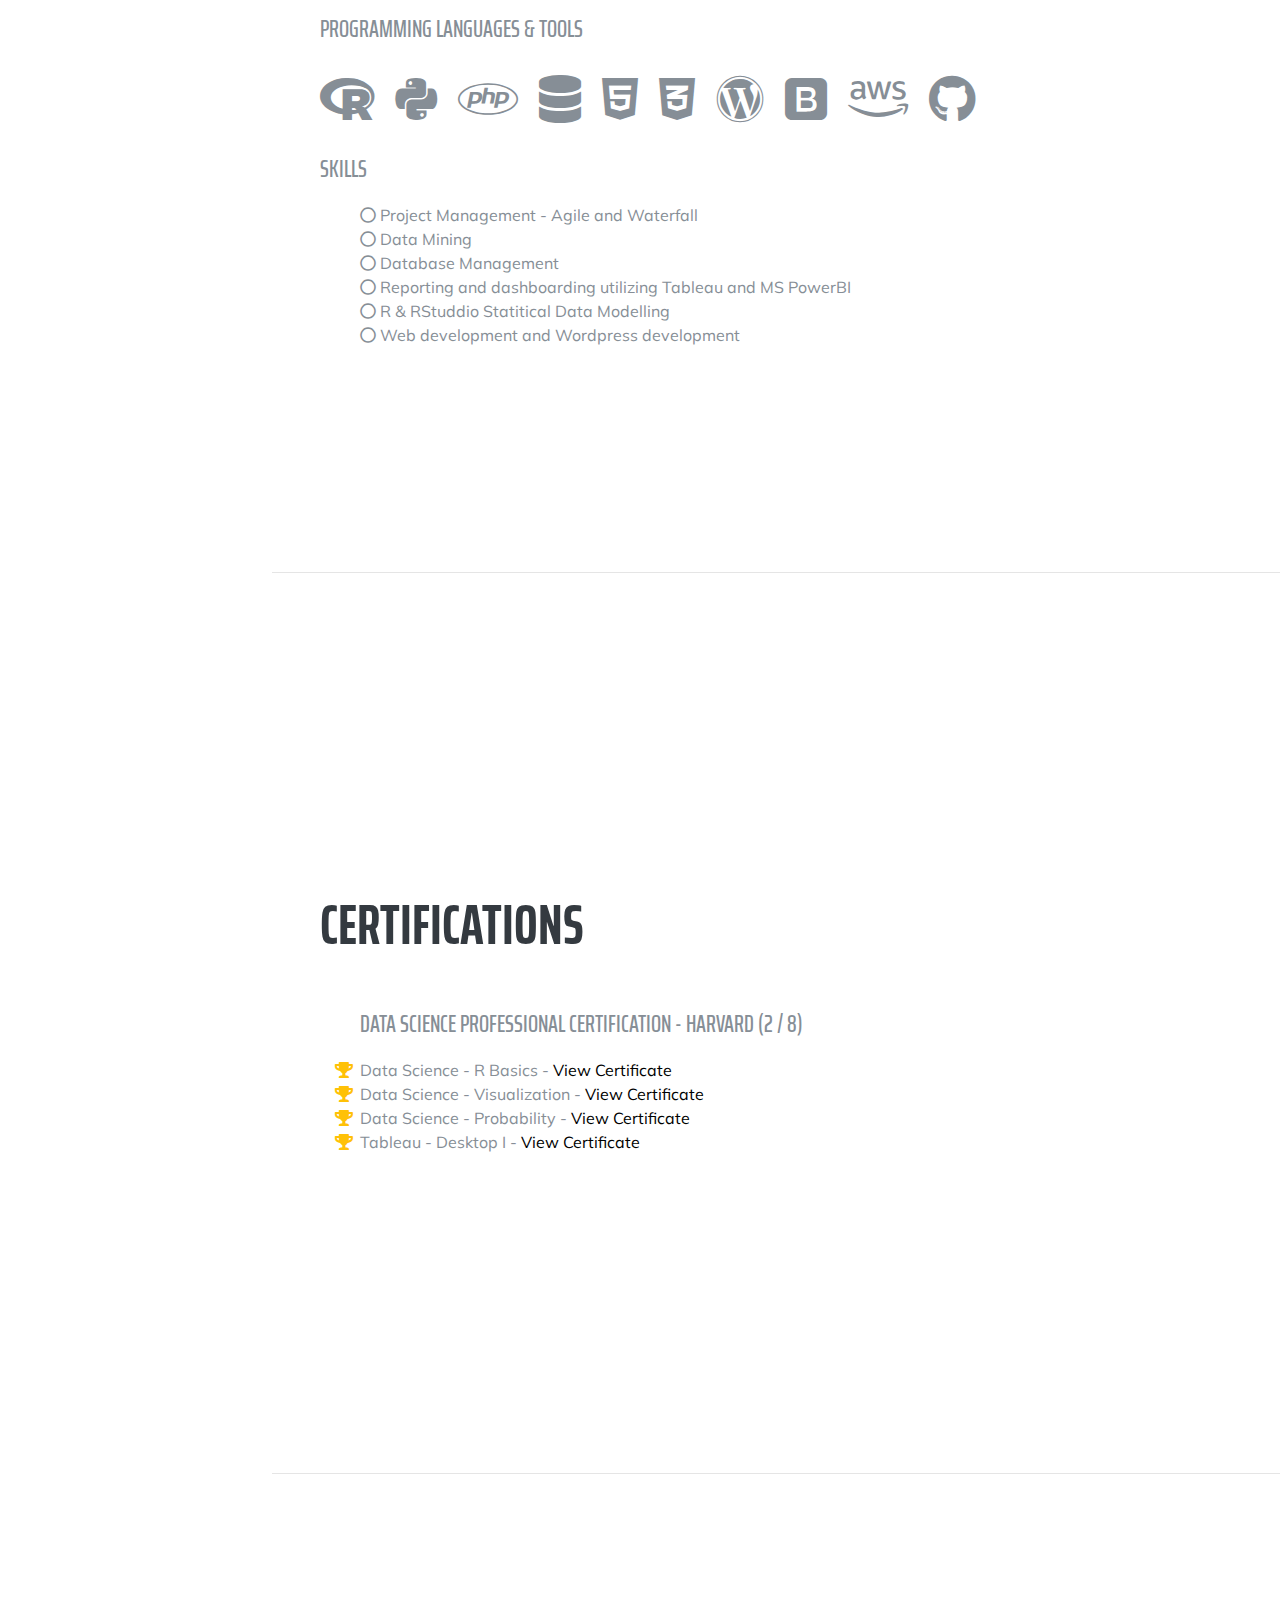
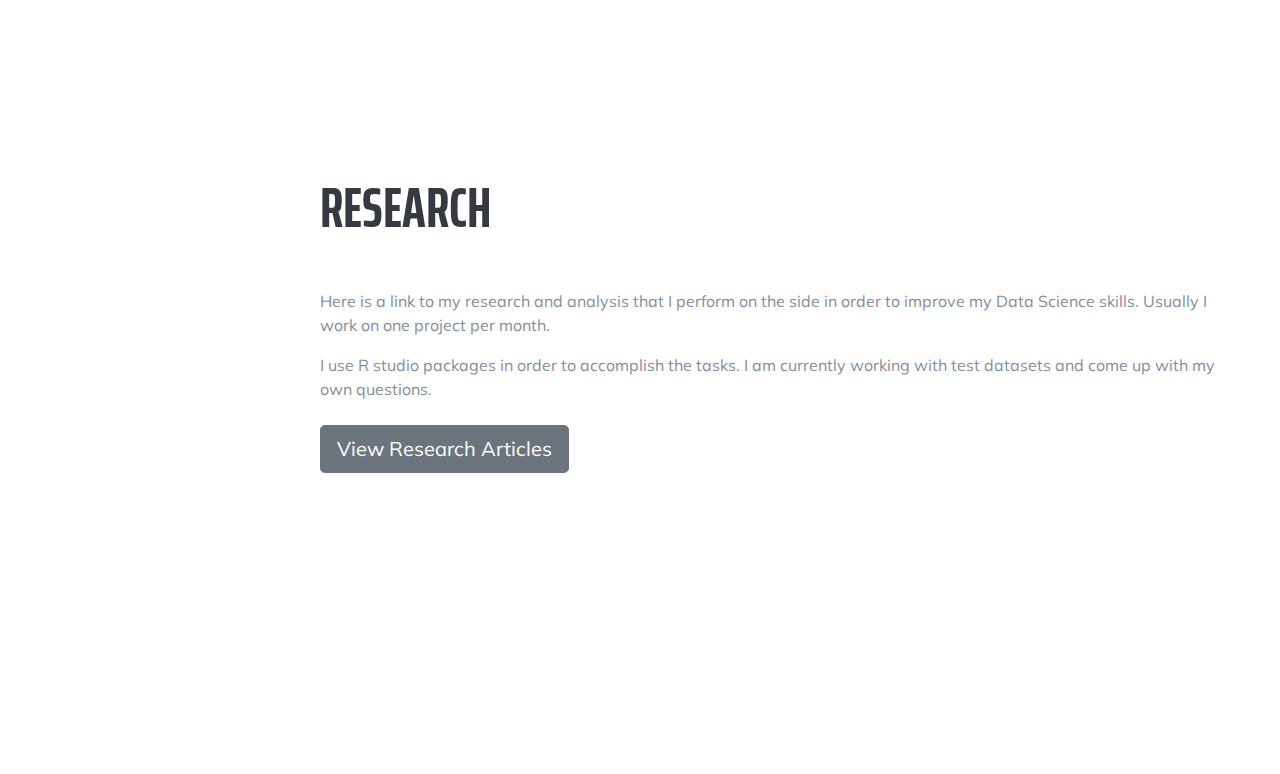
==== commit c8efa372: "added trophy icons" ====
--- a/index.html
+++ b/index.html
@@ -241,8 +241,10 @@
             <i class="fa-li fa fa-trophy text-warning"></i>
             Data Science - Visualization - <a href="https://courses.edx.org/certificates/13abd461754d49c298f6c9675faac891" class="stretched-link">View Certificate</a></li>
           <li>
+          	<i class="fa-li fa fa-trophy text-warning"></i>
             Data Science - Probability - <a href="https://courses.edx.org/certificates/6f5b75aa8f6f4a0385e3e3c2d1c6d04f" class="stretched-link">View Certificate</a> </li>
             <li>
+            <i class="fa-li fa fa-trophy text-warning"></i>
             Tableau - Desktop I - <a href="https://verify.skilljar.com/c/xqq5ad8tkfea" class="stretched-link">View Certificate</a> </li>
         </ul>
       </div>
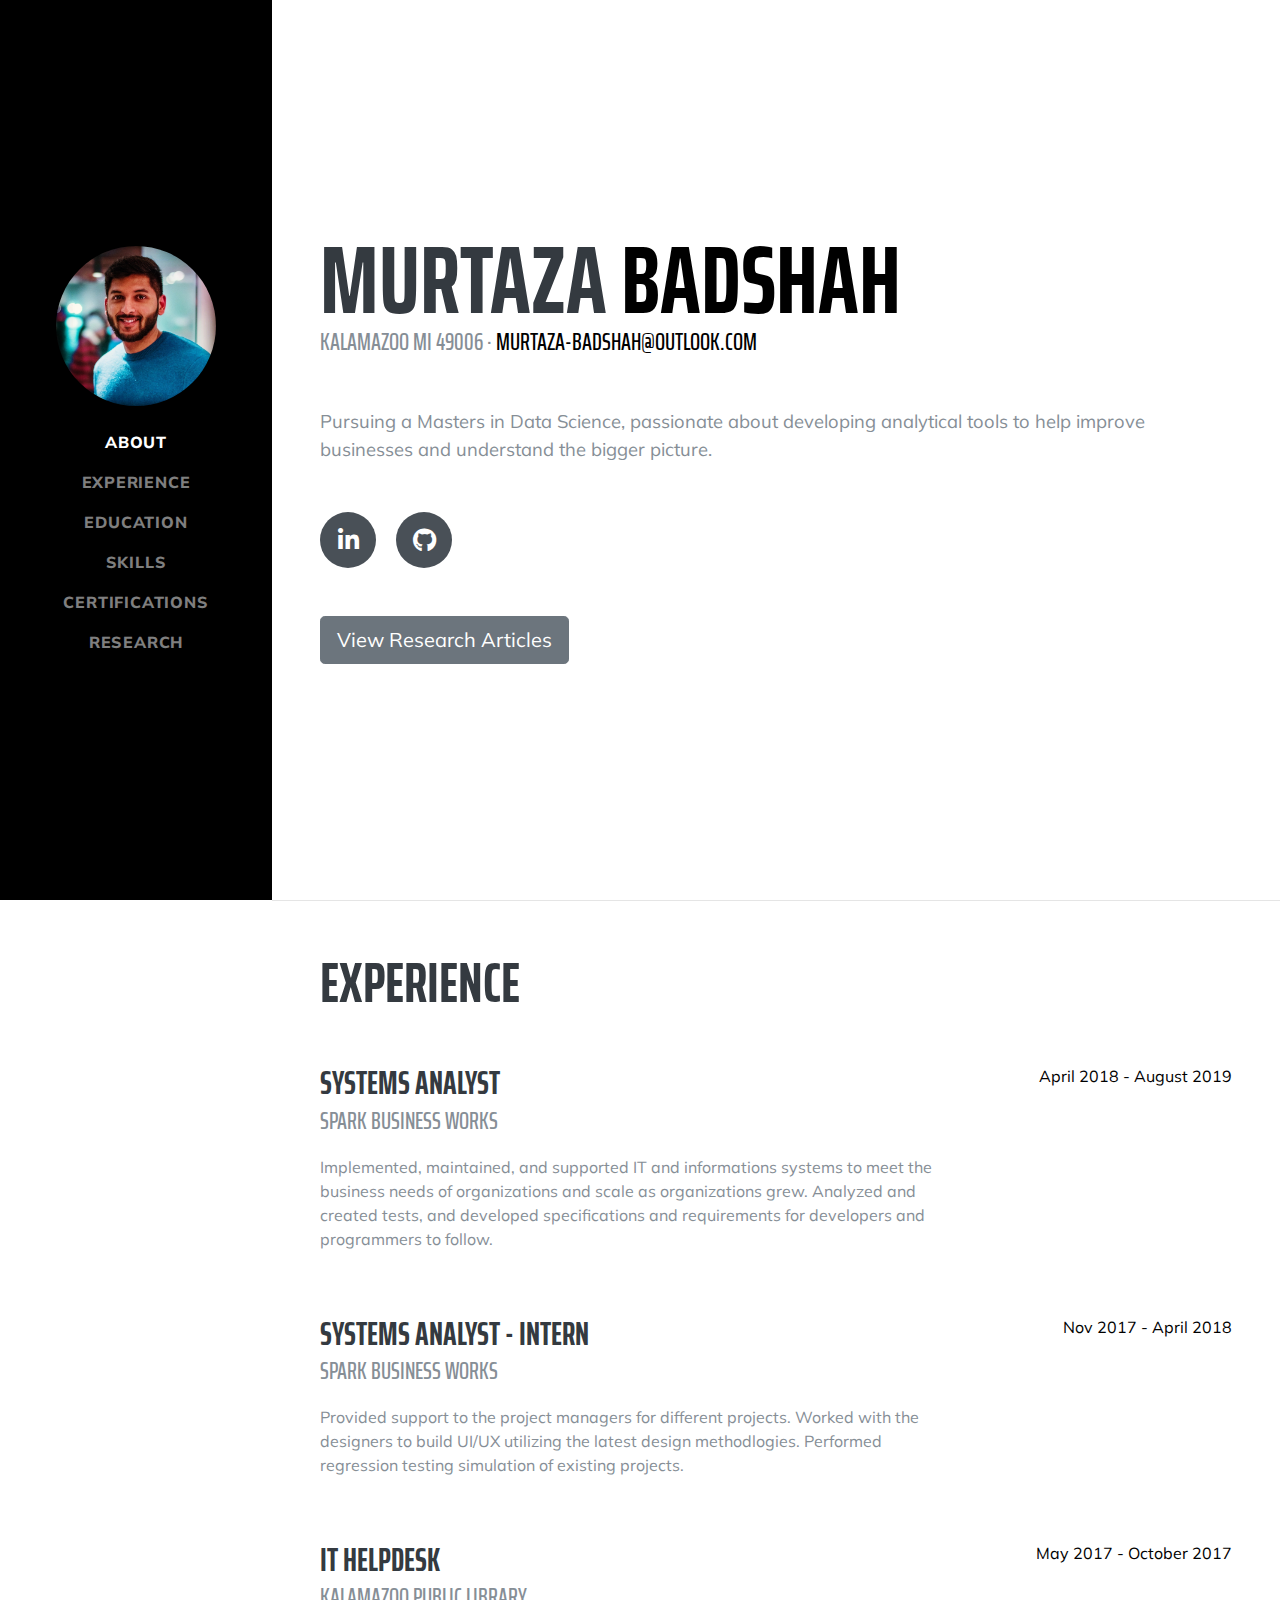
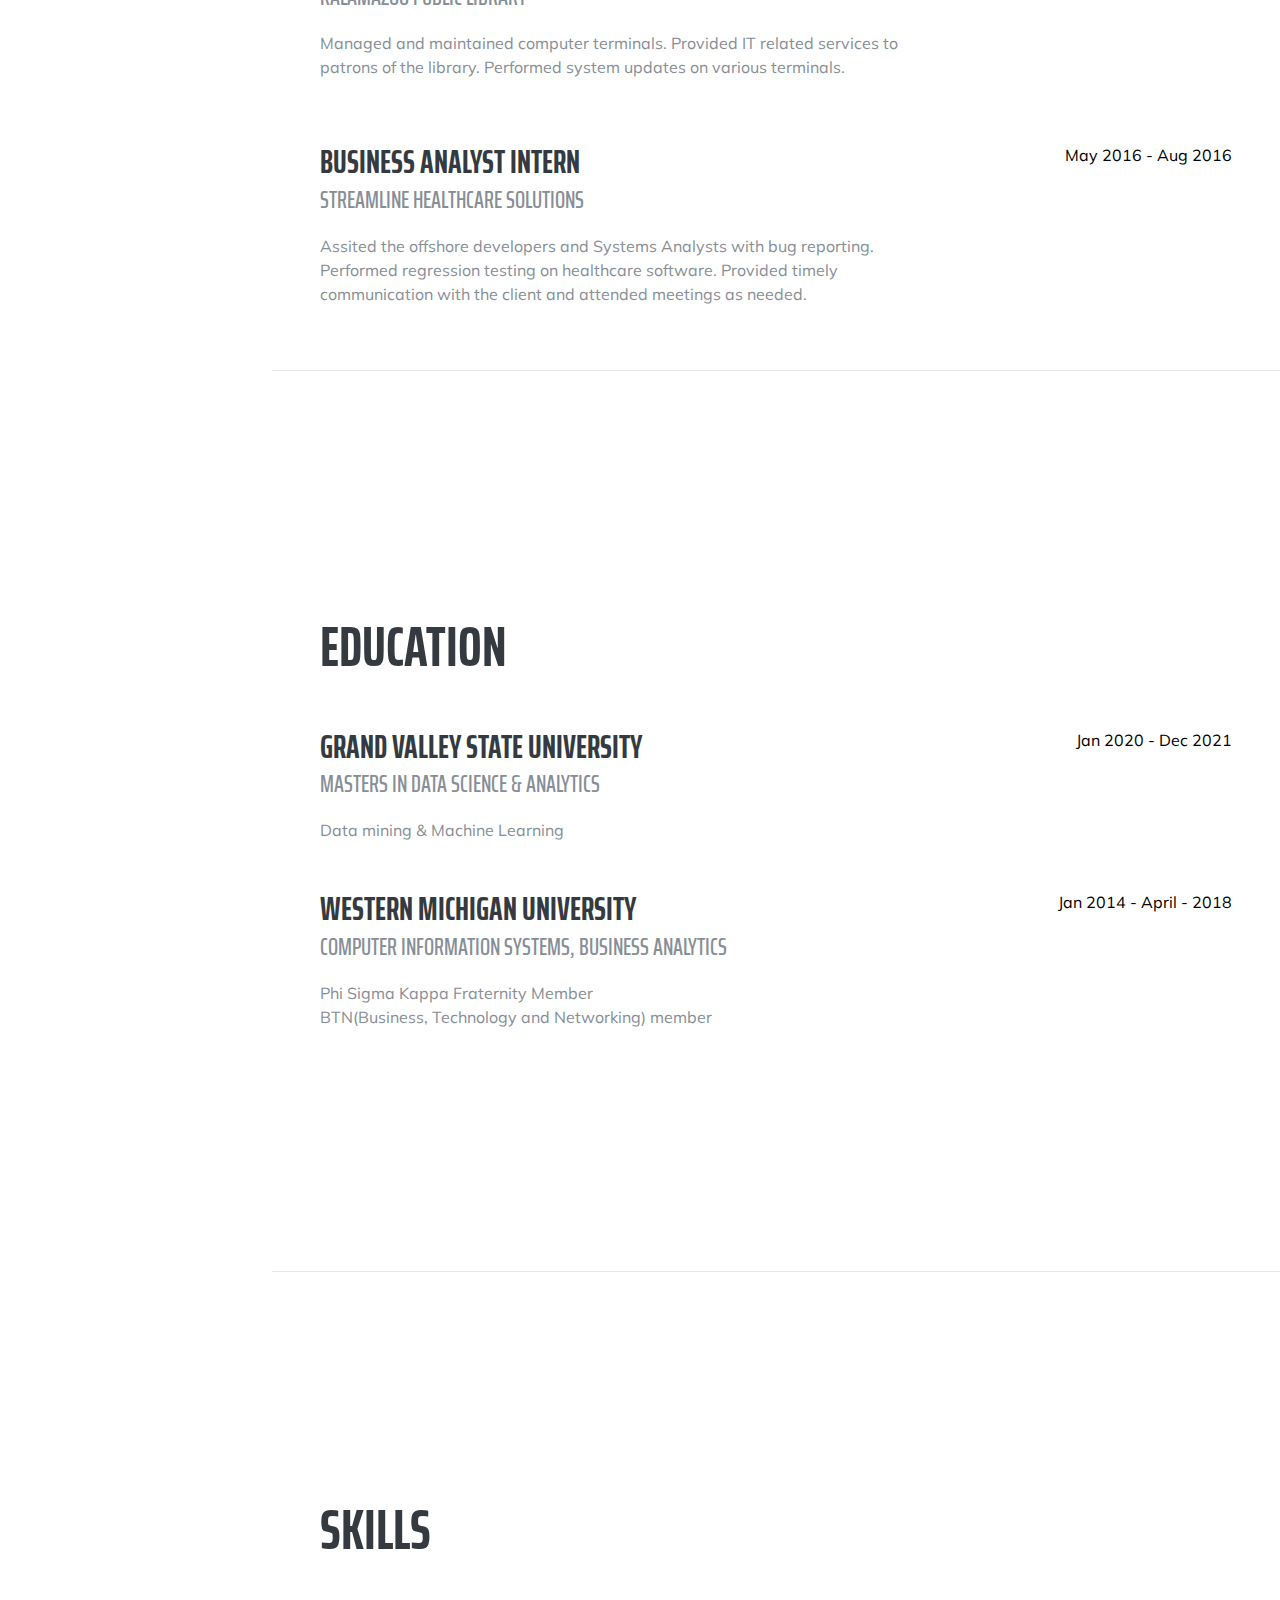
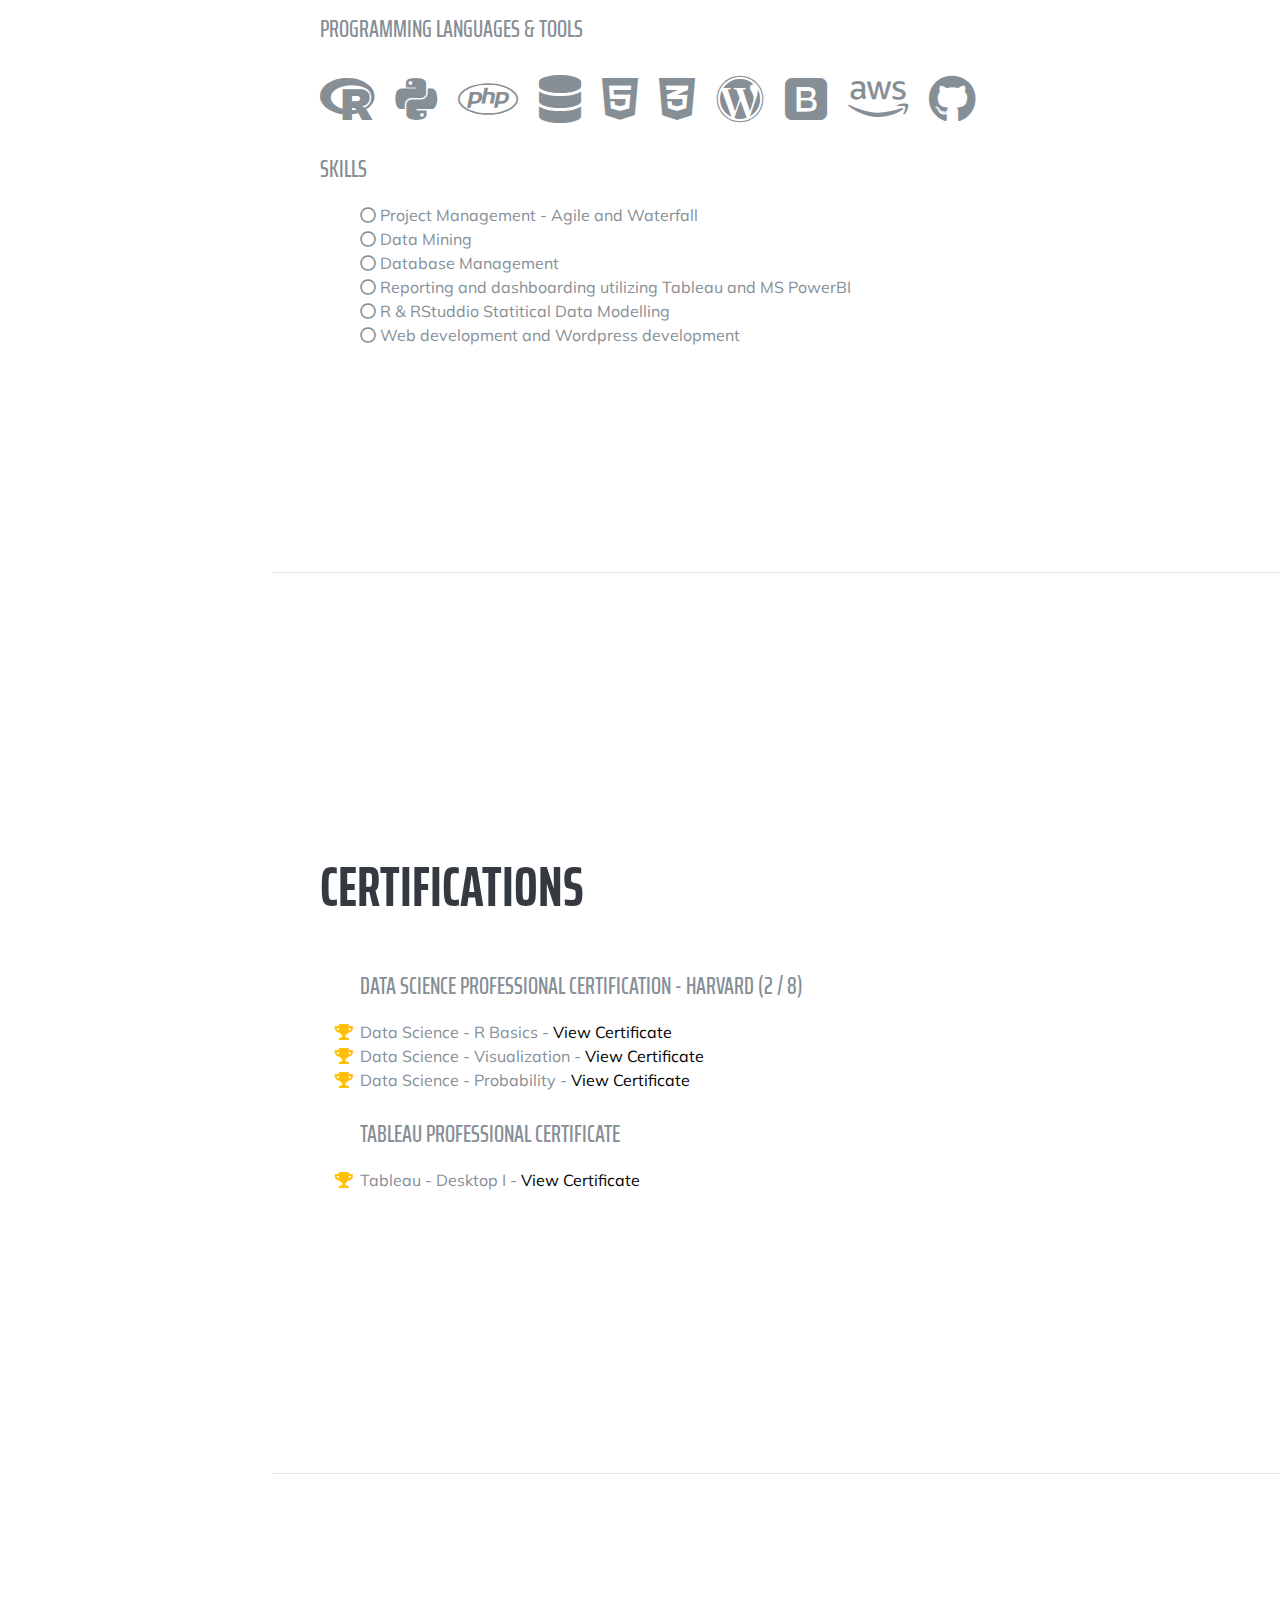
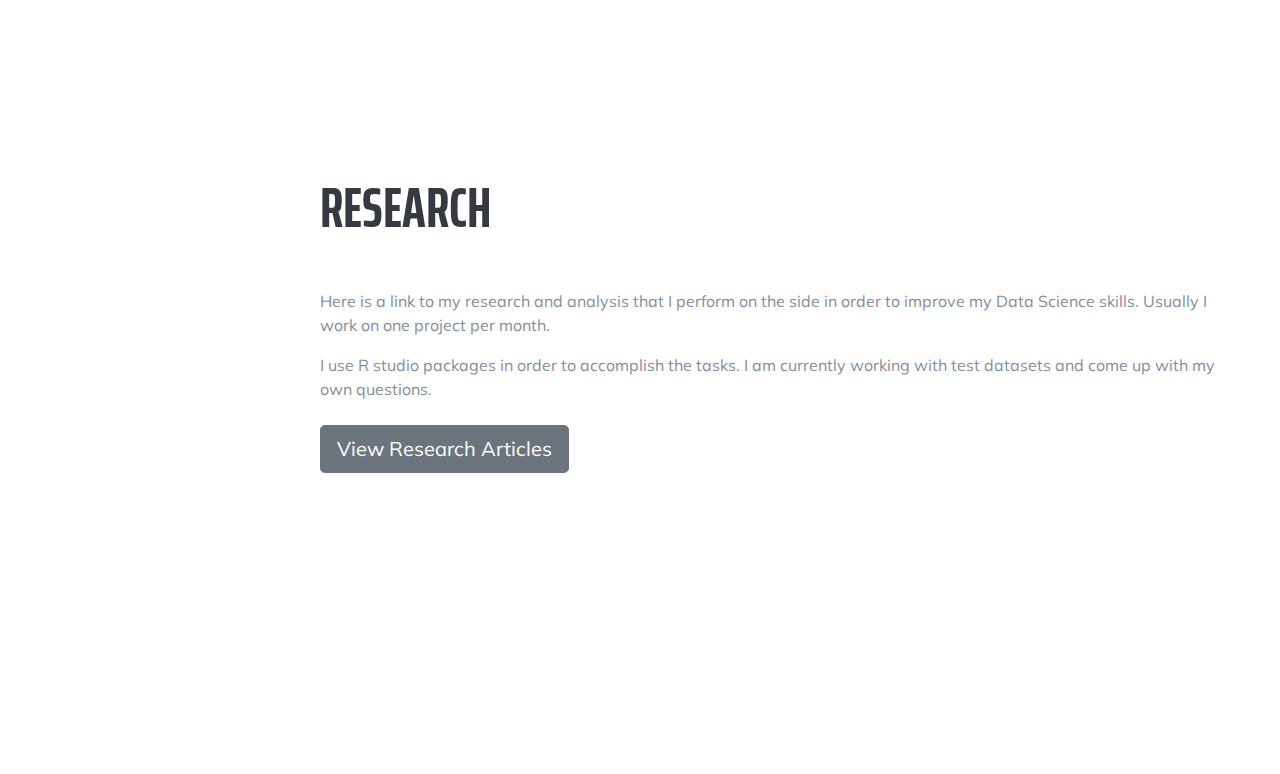
==== commit 80ae0e74: "fixed some spacing" ====
--- a/index.html
+++ b/index.html
@@ -244,10 +244,16 @@
           	<i class="fa-li fa fa-trophy text-warning"></i>
             Data Science - Probability - <a href="https://courses.edx.org/certificates/6f5b75aa8f6f4a0385e3e3c2d1c6d04f" class="stretched-link">View Certificate</a> </li>
             <li>
+            </br>
+            
+            <div class="subheading mb-3">Tableau Professional Certificate</div>
+			<li>
             <i class="fa-li fa fa-trophy text-warning"></i>
             Tableau - Desktop I - <a href="https://verify.skilljar.com/c/xqq5ad8tkfea" class="stretched-link">View Certificate</a> </li>
+
         </ul>
       </div>
+
     </section>
 
       <hr class="m-0">
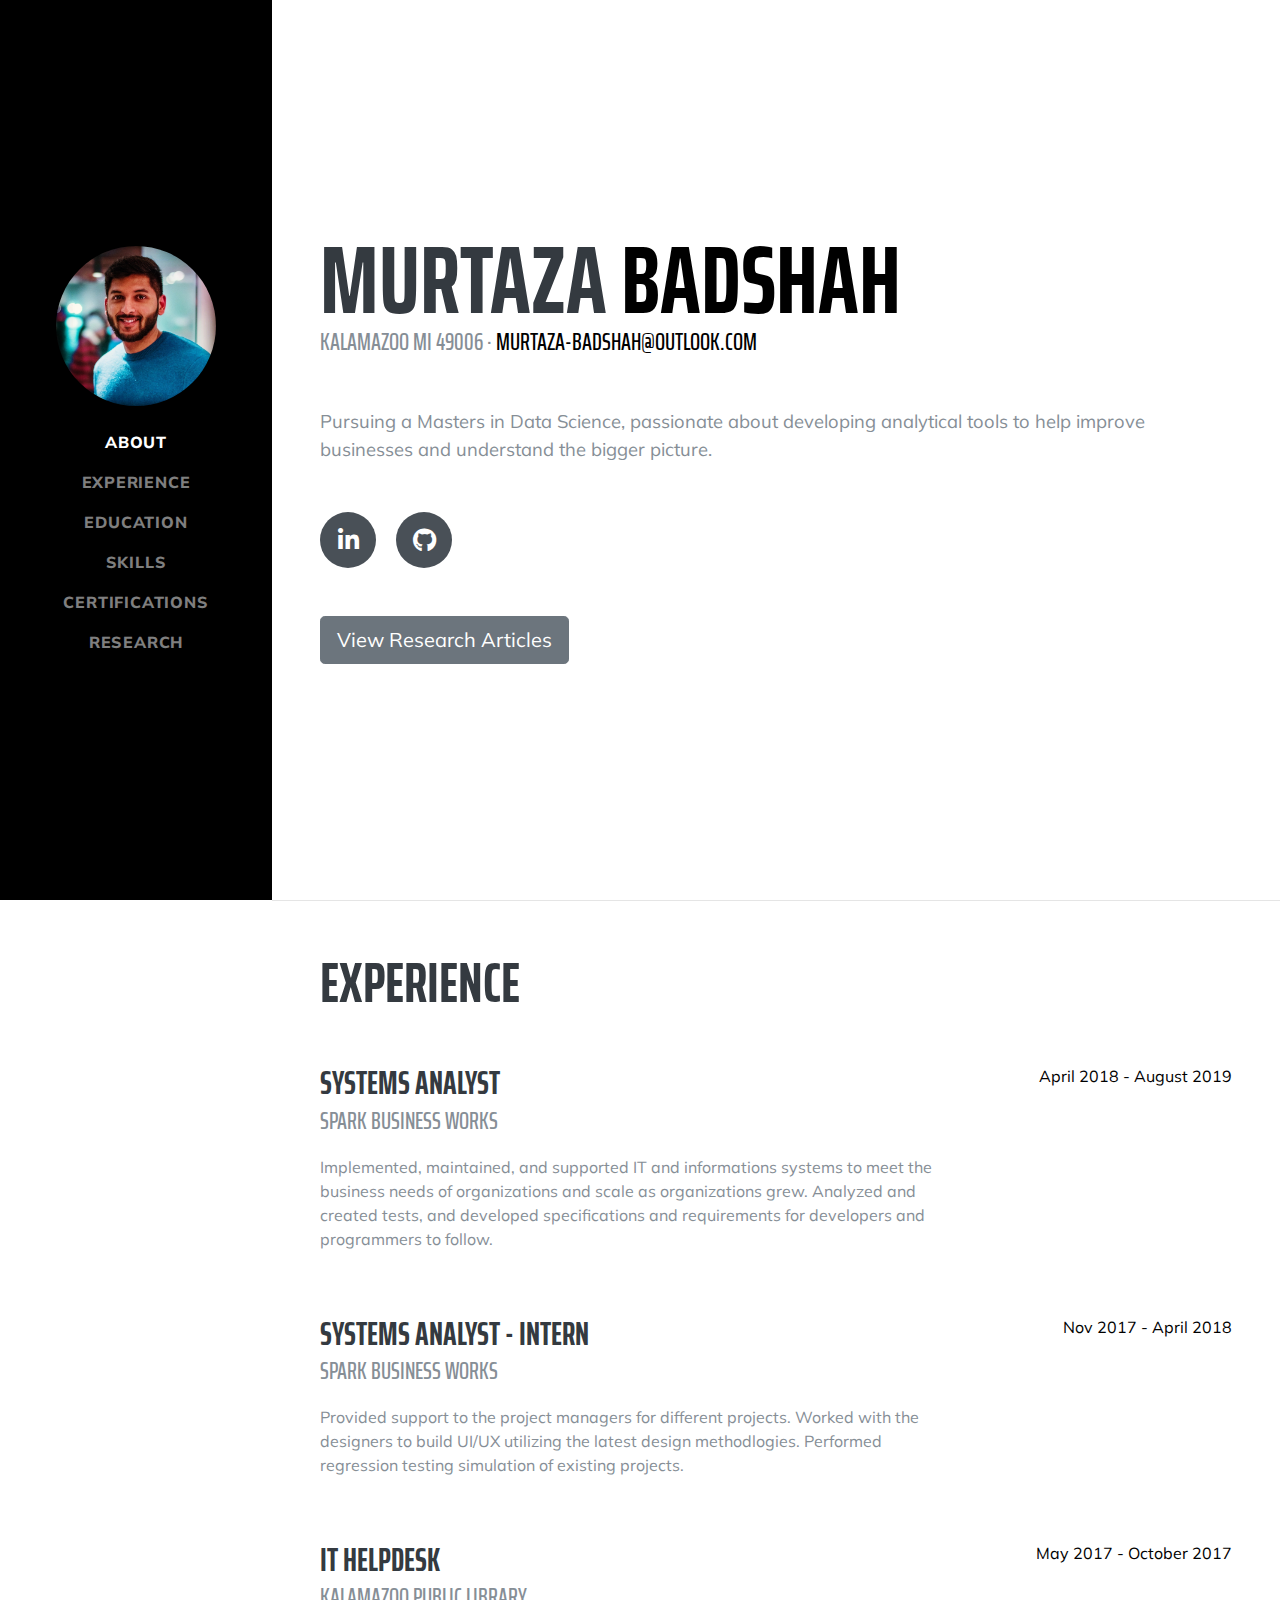
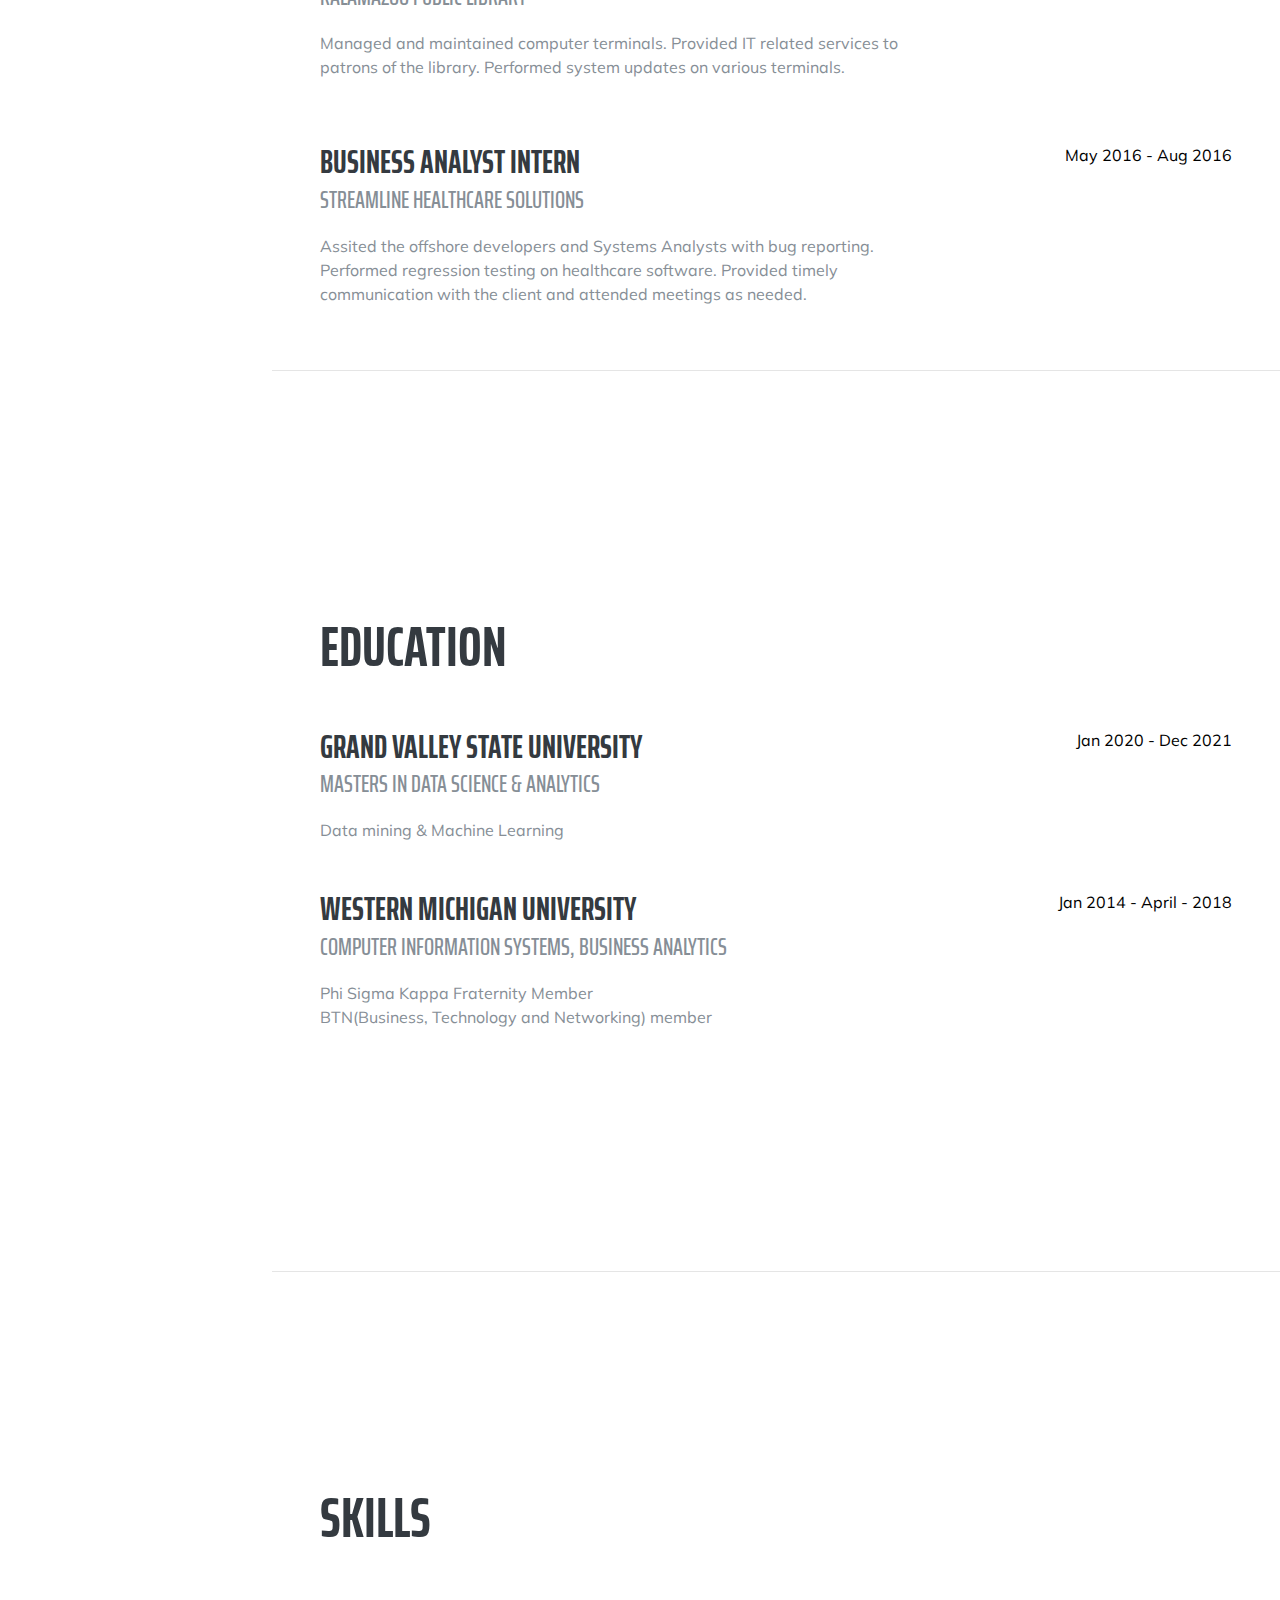
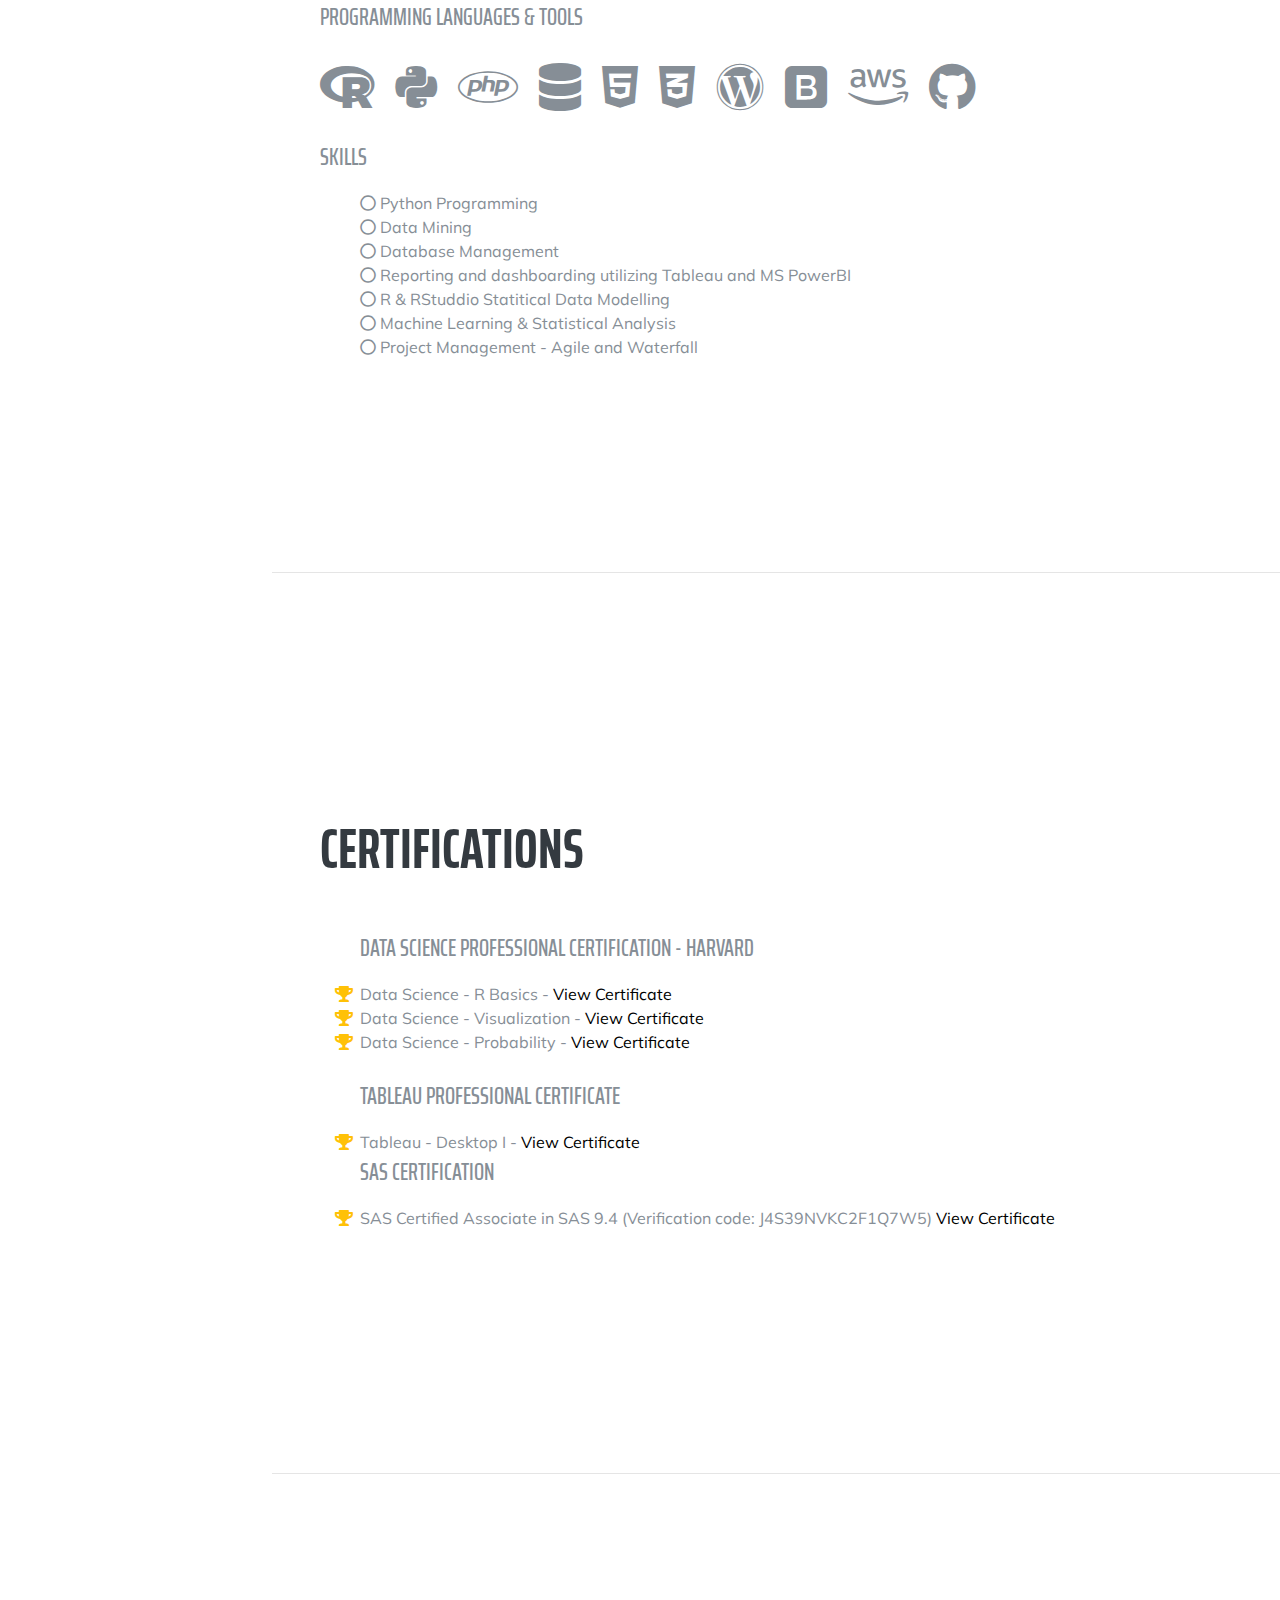
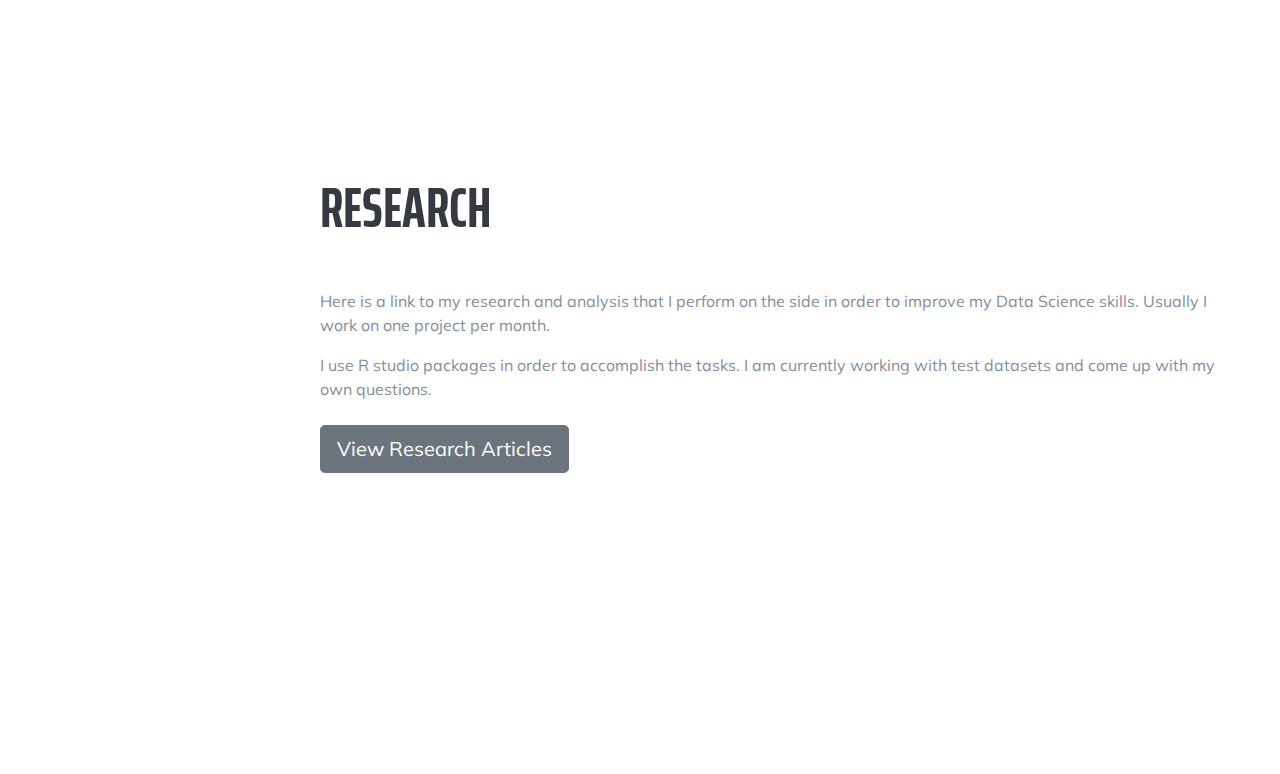
==== commit f50eb804: "Updated some links" ====
--- a/index.html
+++ b/index.html
@@ -212,17 +212,20 @@
         <div class="subheading mb-3">Skills</div>
         <ul class="fa-ul mb-0">
           <li>
+            <i class="far fa-circle"></i> Python Programming</li>
+          <li>
+            <i class="far fa-circle"></i> Data Mining</li>
+          <li>
+            <i class="far fa-circle"></i> Database Management</li>
+          <li>
+            <i class="far fa-circle"></i> Reporting and dashboarding utilizing Tableau and MS PowerBI</li>
+          <li>
+            <i class="far fa-circle"></i> R &amp; RStuddio Statitical Data Modelling</li>
+          <li>
+            <i class="far fa-circle"></i> Machine Learning & Statistical Analysis</li>
+	  <li>
             <i class="far fa-circle"></i> Project Management - Agile and Waterfall </li>
           <li>
-            <i class="far fa-circle"></i> Data Mining</li>
-          <li>
-            <i class="far fa-circle"></i> Database Management</li>
-          <li>
-            <i class="far fa-circle"></i> Reporting and dashboarding utilizing Tableau and MS PowerBI</li>
-          <li>
-            <i class="far fa-circle"></i> R &amp; RStuddio Statitical Data Modelling</li>
-          <li>
-            <i class="far fa-circle"></i> Web development and Wordpress development</li>
         </ul>
       </div>
     </section>
@@ -233,7 +236,7 @@
       <div class="w-100">
         <h2 class="mb-5">Certifications</h2>
         <ul class="fa-ul mb-0">
-          <div class="subheading mb-3">Data Science Professional Certification - Harvard (2 / 8)</div>
+          <div class="subheading mb-3">Data Science Professional Certification - Harvard </div>
             <li>
             <i class="fa-li fa fa-trophy text-warning"></i>
             Data Science - R Basics - <a href="https://courses.edx.org/certificates/36176c70546a480eb384af1cd56e770f" class="stretched-link">View Certificate</a></li>
@@ -250,6 +253,11 @@
 			<li>
             <i class="fa-li fa fa-trophy text-warning"></i>
             Tableau - Desktop I - <a href="https://verify.skilljar.com/c/xqq5ad8tkfea" class="stretched-link">View Certificate</a> </li>
+	      
+	    <div class="subheading mb-3">SAS Certification</div>
+			<li>
+            <i class="fa-li fa fa-trophy text-warning"></i>
+            SAS Certified Associate in SAS 9.4 (Verification code: J4S39NVKC2F1Q7W5) <a href="https://www.certmetrics.com/SAS/public/verification.aspx" class="stretched-link">View Certificate</a> </li>
 
         </ul>
       </div>
